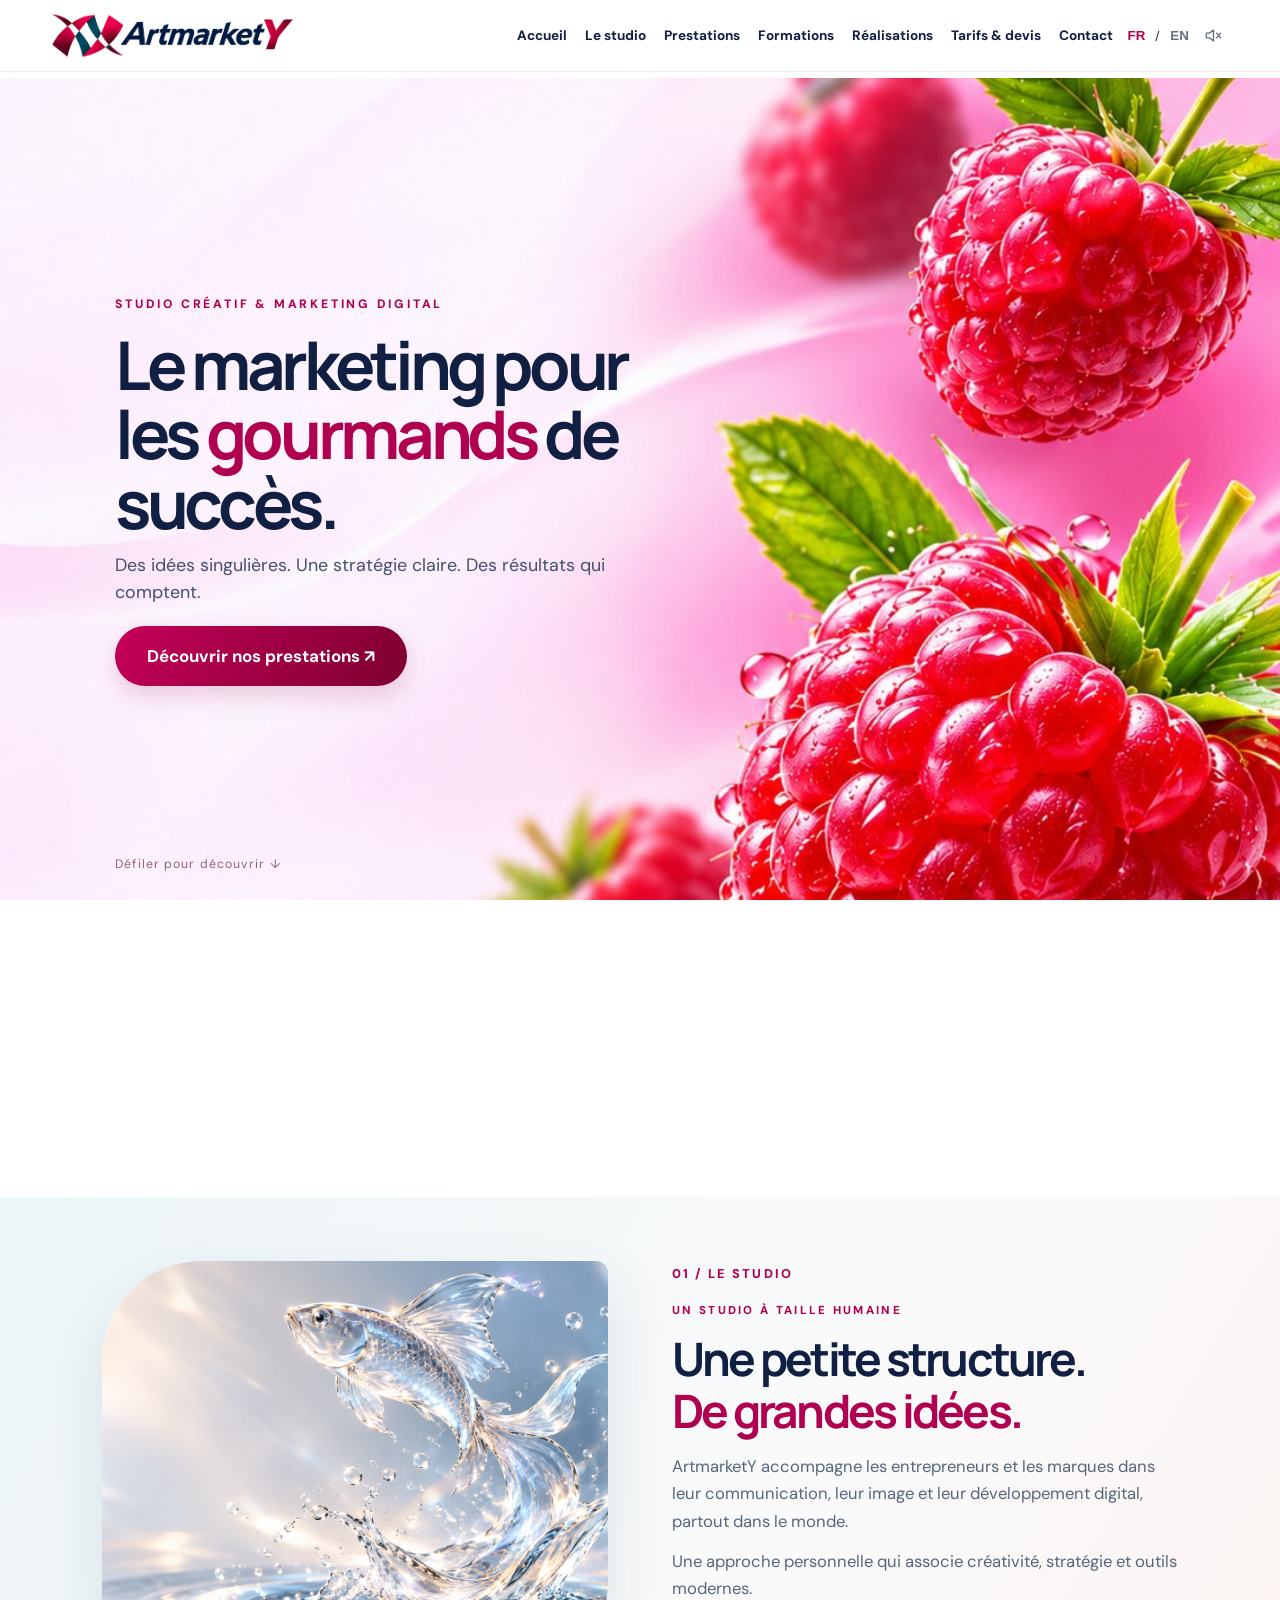
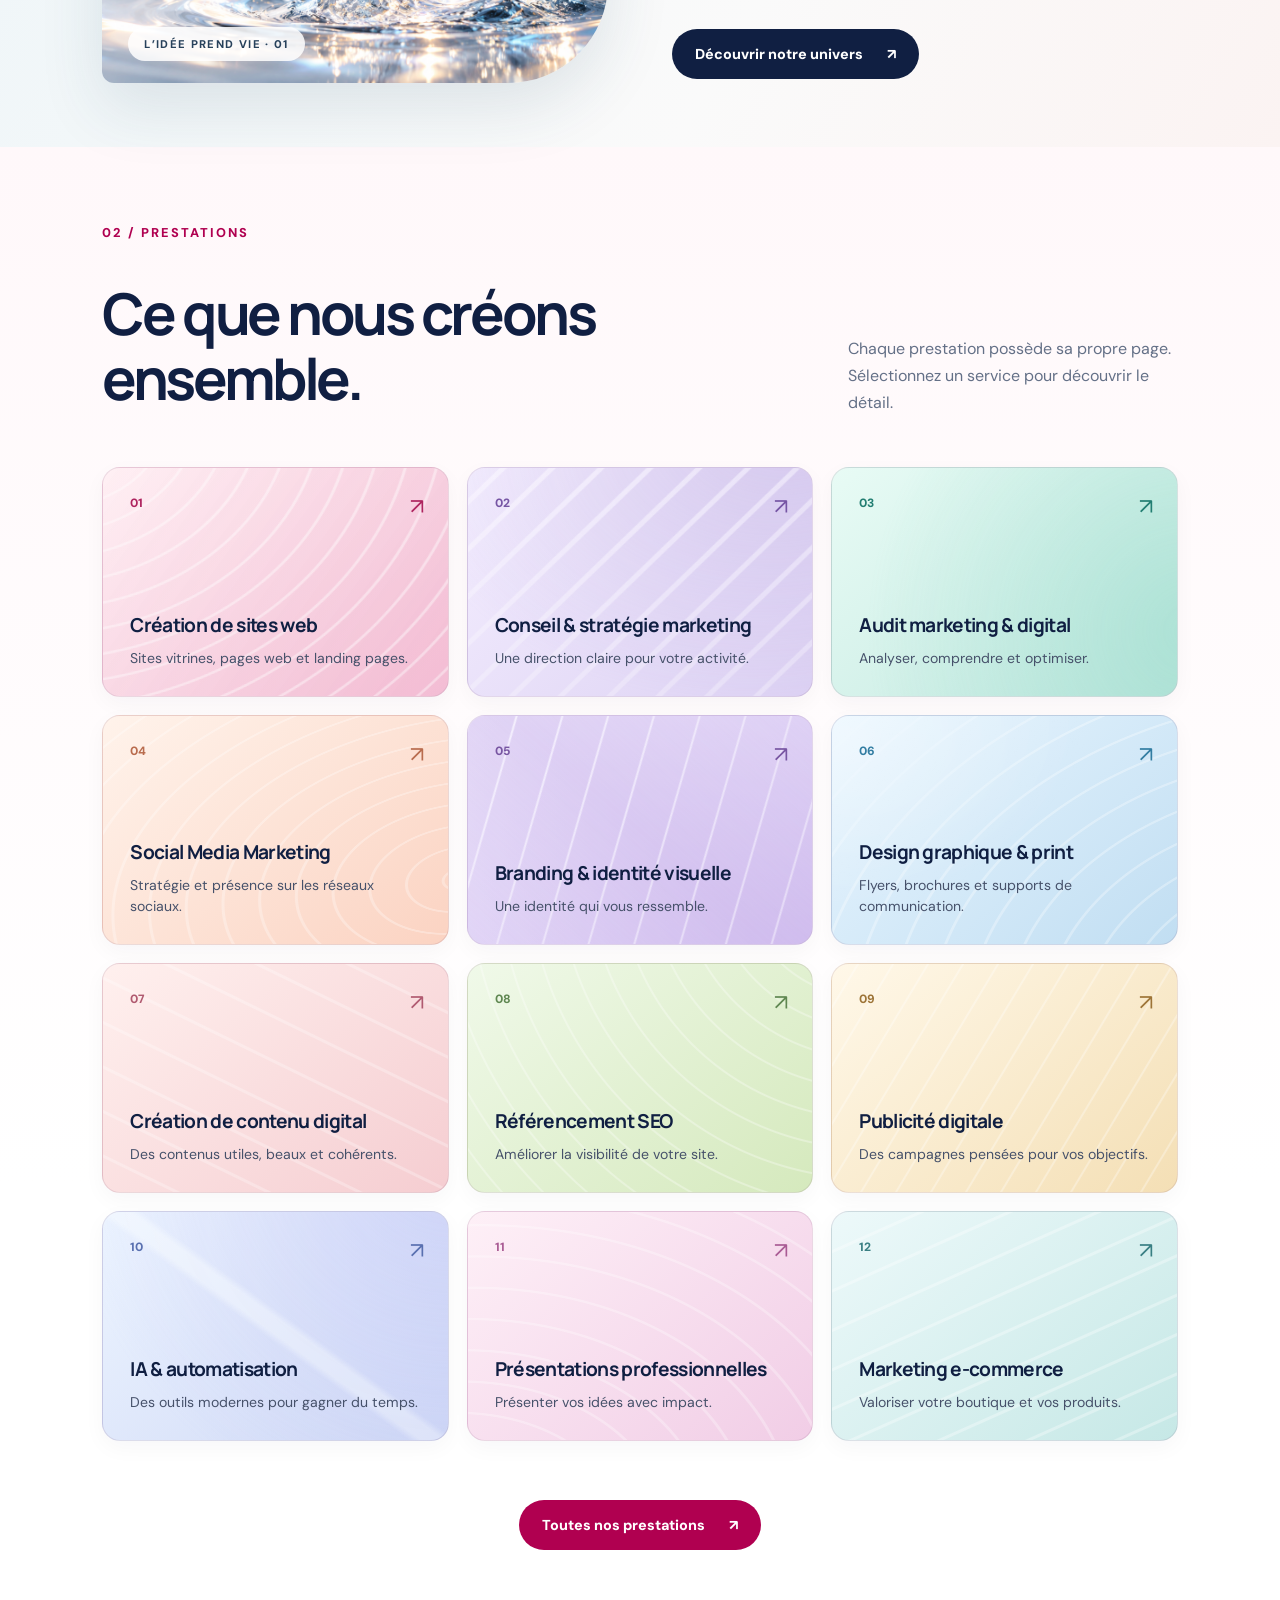
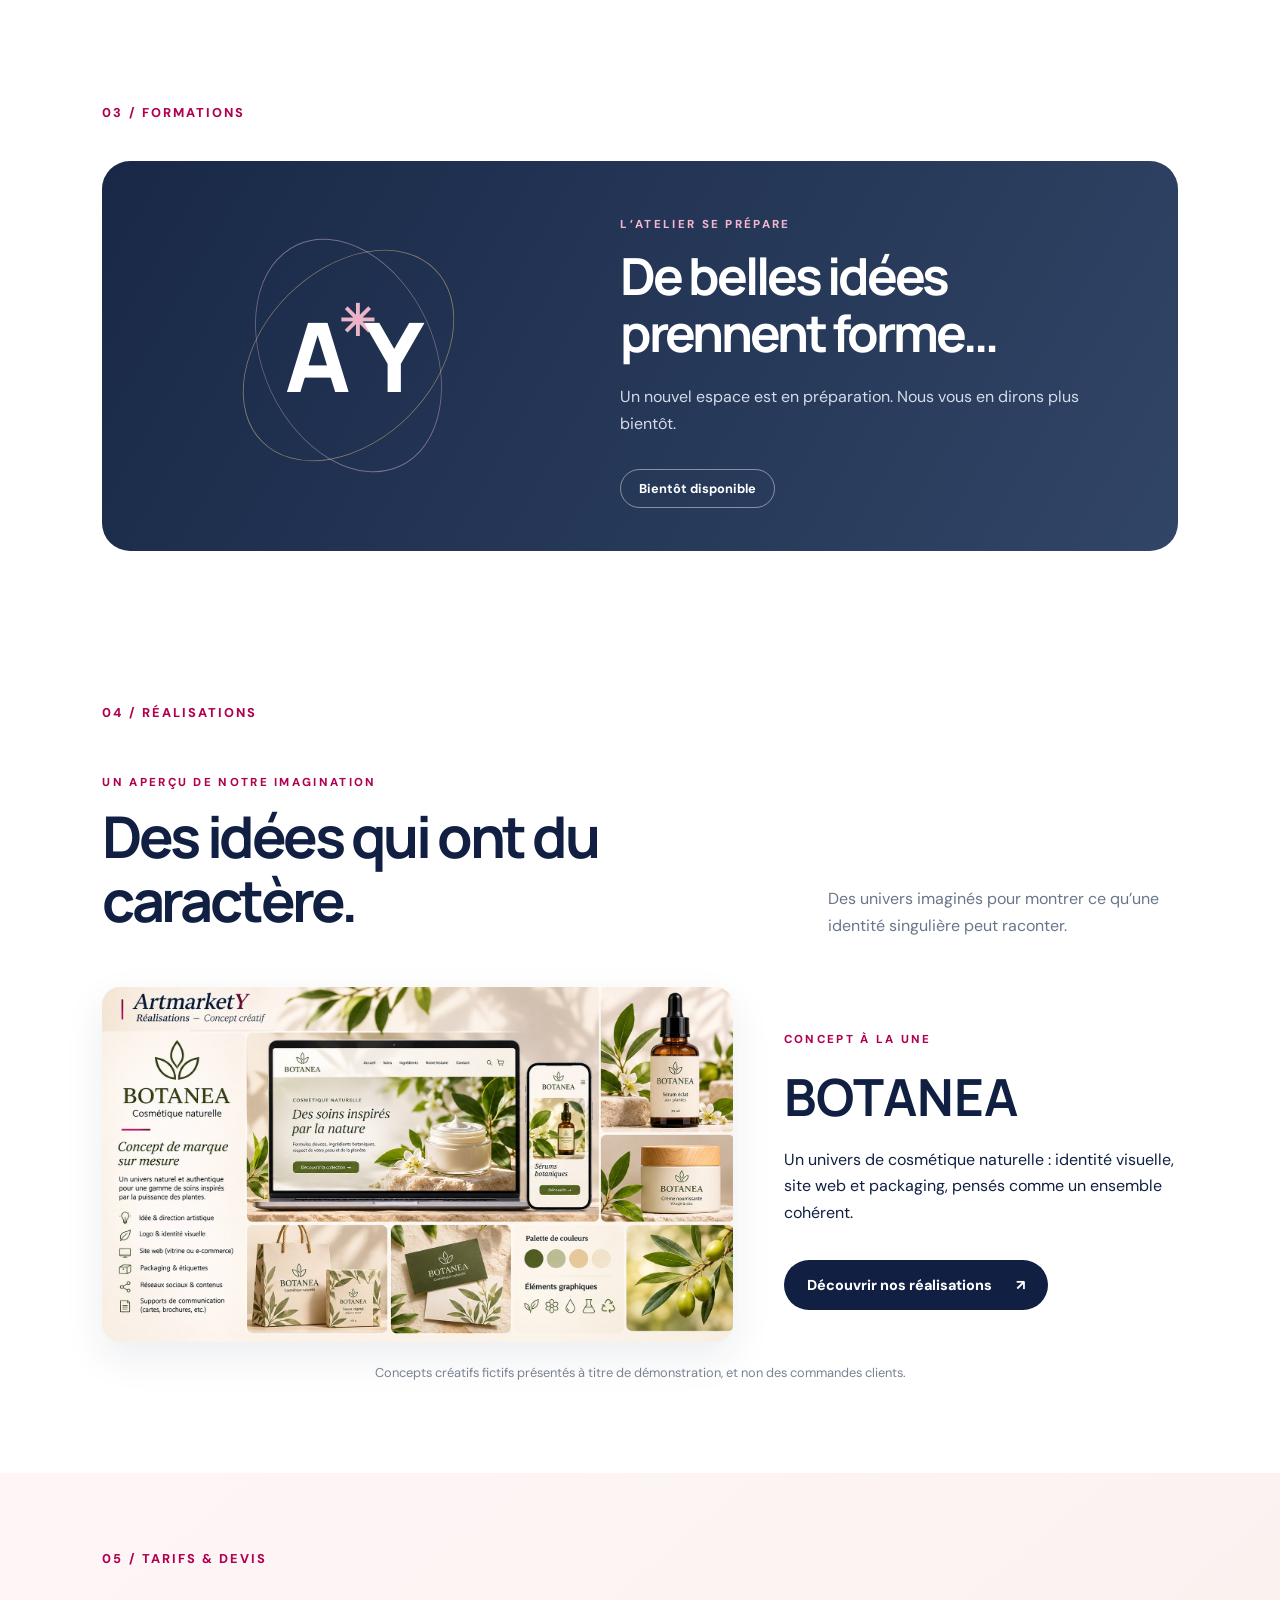
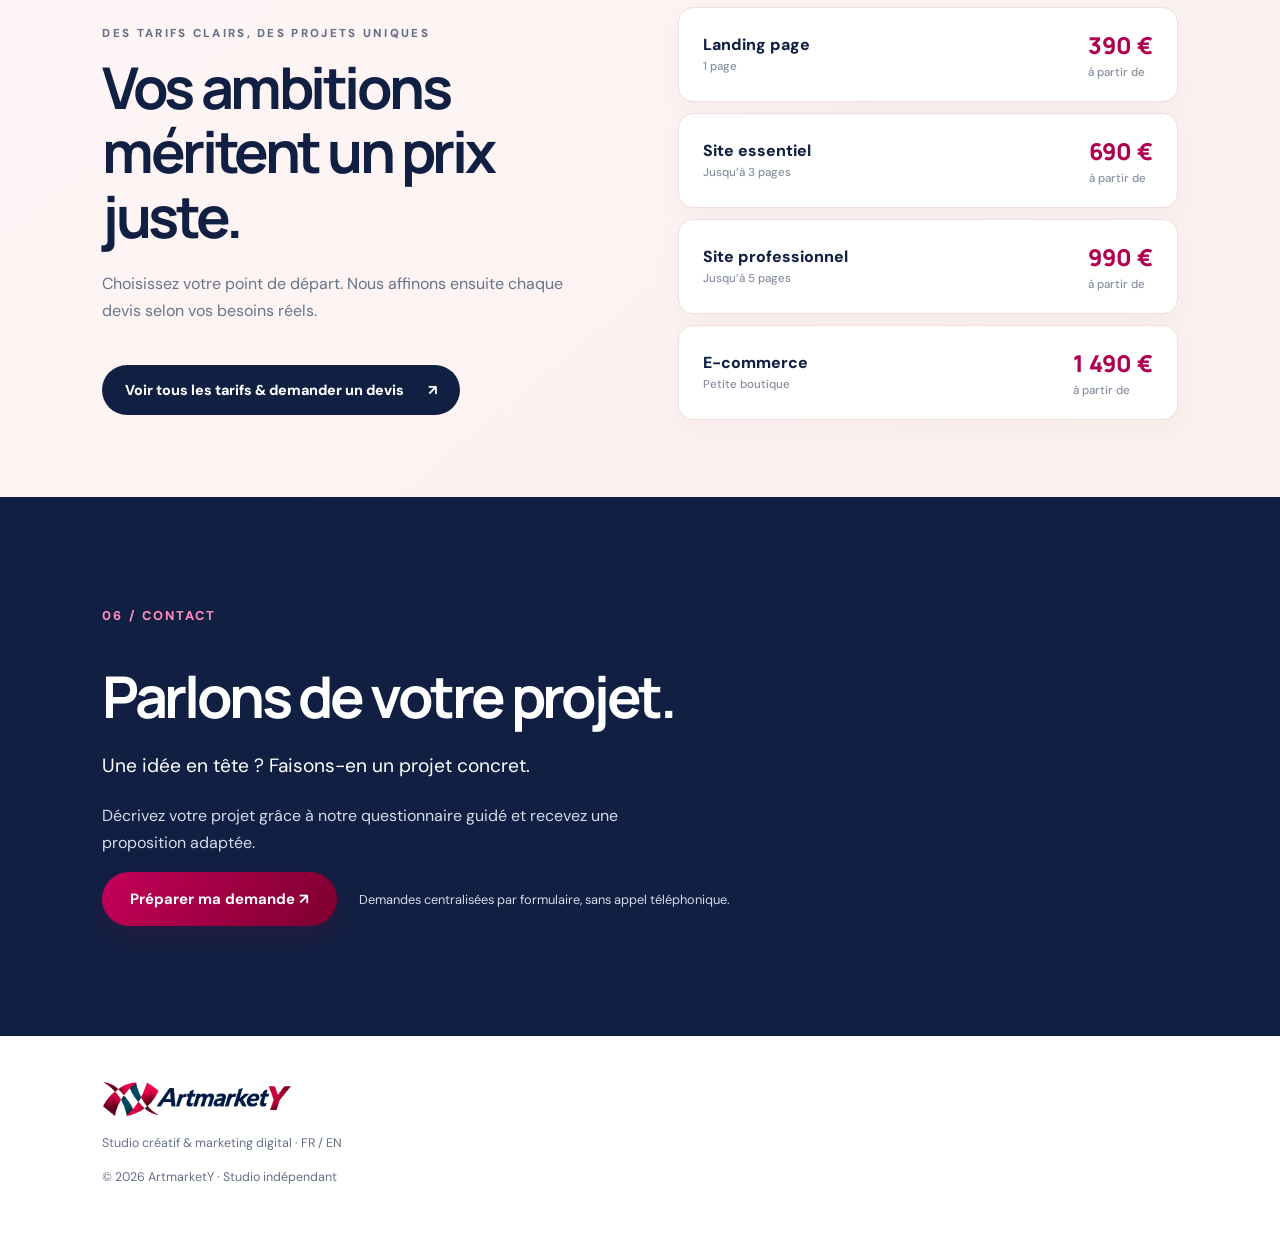
==== index.html @ 09da07f4 "Add files via upload" ====
<!DOCTYPE html>

<html lang="fr"><head><meta charset="utf-8"/><meta content="width=device-width,initial-scale=1" name="viewport"/><meta content="#a90049" name="theme-color"/><meta content="ArtmarketY, studio créatif et marketing digital : création web, identité visuelle, stratégie, réseaux sociaux et formations en ligne." name="description"/><title>ArtmarketY — Studio créatif &amp; marketing digital</title><link href="style.css?v=20261120-2" rel="stylesheet"/><link href="home-layout.css?v=2-20261120-2" rel="stylesheet"/><meta content="website" property="og:type"/><meta content="ArtmarketY" property="og:site_name"/><meta content="ArtmarketY — Studio créatif &amp; marketing digital" property="og:title"/><meta content="Le marketing pour les gourmands de succès. Création web, identité visuelle et stratégie digitale sur mesure." property="og:description"/><meta content="https://yanafrance.github.io/artmarkety/" property="og:url"/><meta content="https://yanafrance.github.io/artmarkety/artmarkety-preview.jpg" property="og:image"/><meta content="1200" property="og:image:width"/><meta content="630" property="og:image:height"/><meta content="ArtmarketY — Le marketing pour les gourmands de succès." property="og:image:alt"/><meta content="summary_large_image" name="twitter:card"/><meta content="ArtmarketY — Studio créatif &amp; marketing digital" name="twitter:title"/><meta content="Le marketing pour les gourmands de succès." name="twitter:description"/><meta content="https://yanafrance.github.io/artmarkety/artmarkety-preview.jpg" name="twitter:image"/></head><body>
<header class="site-header"><a aria-label="ArtmarketY accueil" class="brand" href="#accueil"><img alt="ArtmarketY" class="brand-logo" height="109" src="artmarkety-logo.png" width="340"/></a><button aria-expanded="false" aria-label="Ouvrir le menu" class="menu-toggle">☰</button><nav aria-label="Navigation principale" class="nav"><a data-i18n="home" href="#accueil">Accueil</a><a data-i18n="about" href="studio.html">Le studio</a><a data-i18n="services" href="prestations.html">Prestations</a><a data-i18n="training" href="#formations">Formations</a><a data-i18n="portfolio" href="realisations.html">Réalisations</a><a data-i18n="pricing" href="tarifs.html">Tarifs &amp; devis</a><a data-i18n="contact" href="contact.html">Contact</a></nav><div class="lang"><button class="selected" data-lang="fr">FR</button><span>/</span><button data-lang="en">EN</button></div></header>
<main id="app"><div class="hero-scroll-stage" id="accueil"><section class="hero"><div aria-hidden="true" class="hero-art"></div><div class="hero-content"><p class="eyebrow" data-i18n="eyebrow">STUDIO CRÉATIF &amp; MARKETING DIGITAL</p><h1 data-i18n-html="heroTitle">Le marketing pour les <em>gourmands</em> de succès.</h1><p class="hero-sub" data-i18n="heroSub">Des idées singulières. Une stratégie claire. Des résultats qui comptent.</p><a class="btn btn-main" data-i18n="discover" href="prestations.html">Découvrir nos prestations <span aria-hidden="true">↗</span></a></div><div class="scroll-cue" data-i18n="scroll">Défiler pour découvrir ↓</div></section></div>
<section class="section intro studio-feature reveal" id="studio"><div class="studio-shell"><div class="studio-visual"><img alt="Poisson de cristal jaillissant de l’eau" loading="lazy" src="studio-crystal-fish.png"/><span class="visual-tag">L’IDÉE PREND VIE · 01</span></div><div class="studio-copy"><div class="section-label">01 / <span data-i18n="about">Le studio</span></div><p class="overline">UN STUDIO À TAILLE HUMAINE</p><h2 data-i18n-html="introTitle">Une petite structure.<br/><em>De grandes idées.</em></h2><p data-i18n="introBody">ArtmarketY accompagne les entrepreneurs et les marques dans leur communication, leur image et leur développement digital, partout dans le monde.</p><p data-i18n="introBody2">Une approche personnelle qui associe créativité, stratégie et outils modernes.</p><a class="home-pill" data-home-en="Explore our studio" data-home-fr="Découvrir notre univers" href="studio.html">Découvrir notre univers <span aria-hidden="true">↗</span></a></div></div></section>
<section class="section services-section" id="prestations"><div class="section-label">02 / <span data-i18n="services">Prestations</span></div><div class="section-heading reveal"><h2 data-i18n="servicesTitle">Ce que nous créons ensemble.</h2><p data-i18n="servicesLead">Chaque prestation possède sa propre page. Sélectionnez un service pour découvrir le détail.</p></div><div class="service-grid" id="service-grid"></div><div class="services-bottom"><a class="home-pill" data-home-en="All our services" data-home-fr="Toutes nos prestations" href="prestations.html">Toutes nos prestations <span aria-hidden="true">↗</span></a></div></section>
<section class="section split-section reveal" id="formations"><div class="section-label">03 / <span data-i18n="training">Formations</span></div><div class="formation-panel"><div class="formation-mark"><span class="formation-orbit orbit-one"></span><span class="formation-orbit orbit-two"></span><span class="formation-center">A<span>✳</span>Y</span></div><div class="formation-copy"><p class="overline" data-home-en="SOMETHING IS TAKING SHAPE" data-home-fr="L’ATELIER SE PRÉPARE">L’ATELIER SE PRÉPARE</p><h2 data-home-en="Great ideas are taking shape…" data-home-fr="De belles idées prennent forme…">De belles idées prennent forme…</h2><p data-home-en="A new space is in the making. More details coming soon." data-home-fr="Un nouvel espace est en préparation. Nous vous en dirons plus bientôt.">Un nouvel espace est en préparation. Nous vous en dirons plus bientôt.</p><span class="coming-chip" data-home-en="Coming soon" data-home-fr="Bientôt disponible">Bientôt disponible</span></div></div></section>
<section class="section reveal" id="realisations"><div class="section-label">04 / <span data-i18n="portfolio">Réalisations</span></div><div class="portfolio-head"><div><p class="overline" data-home-en="A GLIMPSE OF OUR IMAGINATION" data-home-fr="UN APERÇU DE NOTRE IMAGINATION">UN APERÇU DE NOTRE IMAGINATION</p><h2 data-home-en="Ideas with personality." data-home-fr="Des idées qui ont du caractère.">Des idées qui ont du caractère.</h2></div><p data-home-en="Imagined brand worlds showing how distinctive design tells a story." data-home-fr="Des univers imaginés pour montrer ce qu’une identité singulière peut raconter.">Des univers imaginés pour montrer ce qu’une identité singulière peut raconter.</p></div><div class="featured-concept"><a class="featured-image" href="realisations.html"><img src="realisations-images/concept-01.jpg" alt="BOTANEA — identité visuelle, site web et packaging" loading="lazy"></a><div class="featured-copy"><p class="overline" data-home-fr="CONCEPT À LA UNE" data-home-en="FEATURED CONCEPT">CONCEPT À LA UNE</p><h3>BOTANEA</h3><p data-home-fr="Un univers de cosmétique naturelle : identité visuelle, site web et packaging, pensés comme un ensemble cohérent." data-home-en="A natural cosmetics brand world: visual identity, website and packaging designed as a cohesive whole.">Un univers de cosmétique naturelle : identité visuelle, site web et packaging, pensés comme un ensemble cohérent.</p><a class="home-pill" href="realisations.html" data-home-fr="Découvrir nos réalisations" data-home-en="Explore our portfolio">Découvrir nos réalisations <span aria-hidden="true">↗</span></a></div></div><p class="portfolio-disclaimer" data-home-en="Fictional creative concepts for demonstration only, not client commissions." data-home-fr="Concepts créatifs fictifs présentés à titre de démonstration, et non des commandes clients.">Concepts créatifs fictifs présentés à titre de démonstration, et non des commandes clients.</p></section>
<section class="section pricing-section reveal" id="tarifs"><div class="section-label">05 / <span data-i18n="pricing">Tarifs &amp; devis</span></div><div class="price-layout"><div><p class="overline" data-home-en="CLEAR PRICING, UNIQUE PROJECTS" data-home-fr="DES TARIFS CLAIRS, DES PROJETS UNIQUES">DES TARIFS CLAIRS, DES PROJETS UNIQUES</p><h2 data-home-en="Your ambitions deserve fair pricing." data-home-fr="Vos ambitions méritent un prix juste.">Vos ambitions méritent un prix juste.</h2><p data-home-en="Choose your starting point. We then tailor each quote to your actual needs." data-home-fr="Choisissez votre point de départ. Nous affinons ensuite chaque devis selon vos besoins réels.">Choisissez votre point de départ. Nous affinons ensuite chaque devis selon vos besoins réels.</p><a class="home-pill" data-home-en="View prices &amp; request a quote" data-home-fr="Voir tous les tarifs &amp; demander un devis" href="tarifs.html">Voir tous les tarifs &amp; demander un devis <span aria-hidden="true">↗</span></a></div><div class="price-stack"><a class="price-line" href="tarifs.html"><span>Landing page <small>1 page</small></span><strong>390 € <small>à partir de</small></strong></a><a class="price-line" href="tarifs.html"><span>Site essentiel <small>Jusqu’à 3 pages</small></span><strong>690 € <small>à partir de</small></strong></a><a class="price-line" href="tarifs.html"><span>Site professionnel <small>Jusqu’à 5 pages</small></span><strong>990 € <small>à partir de</small></strong></a><a class="price-line" href="tarifs.html"><span>E-commerce <small>Petite boutique</small></span><strong>1 490 € <small>à partir de</small></strong></a></div></div></section>
<section class="section contact-section reveal" id="contact"><div class="section-label">06 / <span data-i18n="contact">Contact</span></div><h2 data-i18n="contactTitle">Parlons de votre projet.</h2><p class="contact-promise" data-home-en="Have an idea? Let’s turn it into a real project." data-home-fr="Une idée en tête ? Faisons-en un projet concret.">Une idée en tête ? Faisons-en un projet concret.</p><p data-i18n="contactText">Décrivez votre projet grâce à notre questionnaire guidé et recevez une proposition adaptée.</p><div class="contact-actions"><a class="btn btn-main" data-i18n="contactButton" id="contact-button" href="contact.html">Préparer ma demande ↗</a><span class="muted small" data-i18n="contactNote">Demandes centralisées par formulaire, sans appel téléphonique.</span></div></section></main>
<footer><a aria-label="ArtmarketY — accueil" class="footer-brand" href="#accueil"><img alt="ArtmarketY" height="109" loading="lazy" src="artmarkety-logo.png" width="340"/></a><p>Studio créatif &amp; marketing digital · FR / EN</p><p>© <span id="year"></span> ArtmarketY · <span data-i18n="demo">Studio indépendant</span></p></footer><script src="script.js?v=20261124"></script><script src="service-effects.js?v=20261124-sound2"></script><script src="home-refresh.js?v=20261120-2"></script><script src="button-sounds.js?v=20261124-sound2" defer></script></body></html>
---- style.css ----
@import url('https://fonts.googleapis.com/css2?family=DM+Sans:wght@400;500;600;700&family=Manrope:wght@400;500;600;700;800&display=swap');
:root{--rasp:#b00050;--berry:#7b002f;--pink:#f5d9e5;--gold:#d5a23d;--navy:#101f42;--muted:#647087;--cream:#fffaf8;--line:#e8e5e8}*{box-sizing:border-box}html{scroll-behavior:smooth;scroll-padding-top:86px}body{margin:0;font-family:'DM Sans',sans-serif;color:var(--navy);background:#fff}h1,h2,h3,.brand{font-family:Manrope,sans-serif}h2{font-size:clamp(2rem,4.5vw,4.2rem);letter-spacing:-.06em;line-height:1.12;margin:0 0 22px}p{line-height:1.7}.site-header{position:sticky;top:0;z-index:100;display:flex;align-items:center;gap:26px;min-height:78px;padding:12px clamp(20px,4vw,65px);background:rgba(255,255,255,.94);backdrop-filter:blur(15px);border-bottom:1px solid #f1edf0}.brand{display:flex;align-items:center;gap:10px;text-decoration:none;color:var(--navy);font-size:clamp(1.15rem,2vw,1.7rem);font-weight:800;letter-spacing:-.07em;white-space:nowrap}.symbol{display:inline-block;font-size:1.8rem;color:var(--rasp);transform:rotate(-25deg)}.symbol i{color:#08748a;font-style:normal}.gold{background:linear-gradient(130deg,#9e6b15,#f7dc8d 40%,#ba8124 72%,#f6ce6e);-webkit-background-clip:text;background-clip:text;color:transparent}.nav{display:flex;gap:clamp(10px,1.4vw,25px);align-items:center;margin-left:auto}.nav a{color:var(--navy);text-decoration:none;font-size:.85rem;font-weight:700;white-space:nowrap}.nav a:hover,.text-link:hover{color:var(--rasp)}.lang{display:flex;gap:7px;align-items:center;font-size:.75rem}.lang button{background:none;border:0;padding:7px 3px;cursor:pointer;font-weight:800;color:var(--muted)}.lang button.selected{color:var(--rasp)}.menu-toggle{display:none;border:0;background:transparent;font-size:1.6rem;color:var(--navy);cursor:pointer}.hero{position:relative;min-height:min(800px,calc(100svh - 78px));display:flex;align-items:center;overflow:hidden;background:radial-gradient(circle at 76% 52%,#ffd9e4 0,#fff2f5 23%,transparent 51%),linear-gradient(125deg,#fff 40%,#fff6f8)}.hero:after{content:'';position:absolute;right:-12%;bottom:-34%;height:65%;width:85%;border-radius:50%;border:2px solid rgba(176,0,80,.09);transform:rotate(-14deg)}.hero-content{position:relative;z-index:2;max-width:880px;padding:90px clamp(25px,9vw,150px)}.eyebrow{color:var(--rasp);font-size:.76rem;font-weight:800;letter-spacing:.23em}.hero h1{font-size:clamp(3.1rem,7.5vw,7.4rem);letter-spacing:-.085em;line-height:1.04;margin:25px 0 24px;max-width:850px}.hero h1 em,.intro h2 em{font-style:normal;color:var(--rasp)}.hero-sub{max-width:510px;color:#44516a;font-size:clamp(1rem,1.8vw,1.22rem);margin-bottom:35px}.btn{display:inline-flex;justify-content:center;align-items:center;gap:20px;border:0;border-radius:999px;text-decoration:none;padding:17px 28px;font:700 .93rem 'DM Sans',sans-serif;cursor:pointer}.btn-main{background:linear-gradient(120deg,#c50059,#7d002f);color:white;box-shadow:0 10px 25px rgba(157,0,65,.17)}.btn:hover{transform:translateY(-2px)}.hero-art{position:absolute;inset:0;pointer-events:none}.berry{position:absolute;border-radius:48%;filter:drop-shadow(18px 25px 30px rgba(112,0,49,.18));background:radial-gradient(circle at 35% 25%,#ff83a6 0,#e80058 20%,#99003a 60%,#570020 100%)}.berry:before{content:'';position:absolute;inset:8%;border-radius:50%;background:radial-gradient(circle at 22% 22%,rgba(255,255,255,.8),transparent 12%),repeating-radial-gradient(circle at 45% 45%,transparent 0 18px,rgba(81,0,31,.17) 19px 22px)}.berry-a{width:290px;height:290px;right:6%;top:17%;transform:rotate(22deg)}.berry-b{width:160px;height:160px;right:25%;top:46%}.berry-c{width:120px;height:120px;right:1%;top:67%}.berry-d{width:76px;height:76px;right:35%;top:16%}.scroll-cue{position:absolute;z-index:3;bottom:28px;left:clamp(25px,9vw,150px);font-size:.77rem;color:#8e6475;letter-spacing:.09em}.section{padding:110px clamp(25px,8vw,135px)}.section-label{color:var(--rasp);font-size:.8rem;font-weight:800;text-transform:uppercase;letter-spacing:.16em;margin-bottom:40px}.intro-grid{display:grid;grid-template-columns:1.1fr .9fr;gap:9vw;align-items:start}.intro-grid p{font-size:1.1rem;color:#49536a}.services-section{background:#fbf8f9}.section-heading{display:flex;justify-content:space-between;gap:40px;align-items:end;margin-bottom:35px}.section-heading h2{max-width:630px}.section-heading p{max-width:330px;color:var(--muted)}.service-grid{display:grid;grid-template-columns:repeat(3,minmax(0,1fr));gap:15px}.service-card{min-height:225px;background:#fff;border:1px solid var(--line);padding:27px;display:flex;flex-direction:column;text-decoration:none;color:var(--navy);position:relative;transition:transform .3s,border-color .3s}.service-card:hover{transform:translateY(-5px);border-color:#dc9cb7}.service-card .number{color:var(--rasp);font-size:.75rem;font-weight:800}.service-card h3{font-size:1.26rem;letter-spacing:-.035em;margin:auto 0 10px}.service-card p{color:var(--muted);font-size:.88rem;margin:0;line-height:1.5}.service-card .arrow{position:absolute;right:24px;top:24px;font-size:1.4rem;color:var(--rasp)}.split{display:grid;grid-template-columns:1fr 1fr;gap:8vw;align-items:center}.accent-visual{min-height:390px;background:radial-gradient(circle at 70% 20%,#e9689e,transparent 35%),linear-gradient(135deg,#67002a,#cb005c);border-radius:3px;display:flex;align-items:center;justify-content:center;color:white;font:800 clamp(2.3rem,5vw,5.8rem)/1.05 Manrope,sans-serif;letter-spacing:-.06em}.split p,.pricing-section p,.contact-section p{max-width:600px;color:var(--muted)}.text-link{display:inline-block;color:var(--rasp);font-weight:800;text-decoration:none;margin-top:25px}.placeholder-grid{display:grid;grid-template-columns:repeat(3,1fr);gap:15px;margin-top:45px}.placeholder-grid div{height:250px;background:linear-gradient(145deg,#fff2f6,#f5dce7);display:flex;align-items:end;justify-content:space-between;padding:24px;color:var(--berry);font-weight:800;letter-spacing:.15em}.placeholder-grid div:nth-child(2){background:linear-gradient(145deg,#e7eef5,#f4f0f6)}.placeholder-grid div:nth-child(3){background:linear-gradient(145deg,#fff3e1,#f5dfe8)}.placeholder-grid span{opacity:.5}.pricing-section{background:#fff8f9}.contact-section{background:#101f42;color:#fff}.contact-section .section-label{color:#ff8dbb}.contact-section p,.contact-section .muted{color:#d5dbea}.contact-actions{display:flex;gap:22px;align-items:center;flex-wrap:wrap}.small{font-size:.8rem}.contact-form{margin-top:35px;max-width:540px}.contact-form label{display:block;margin:15px 0;font-size:.9rem}.contact-form input,.contact-form textarea{display:block;margin-top:7px;width:100%;padding:13px;border:1px solid #b7bfd0;border-radius:4px;font:inherit}footer{padding:45px clamp(25px,8vw,135px);background:#fff;color:var(--muted);font-size:.78rem}footer .footer-brand{font:800 1.6rem Manrope,sans-serif;color:var(--navy);text-decoration:none;letter-spacing:-.06em}.reveal{opacity:0;transform:translateY(42px);transition:opacity .8s ease,transform .8s ease}.reveal.visible{opacity:1;transform:none}.detail-hero{min-height:58svh;background:linear-gradient(130deg,#fff 42%,#fce4ed);display:flex;align-items:center;padding:80px clamp(25px,8vw,135px);position:relative;overflow:hidden}.detail-hero:after{content:'';width:38vw;height:38vw;position:absolute;right:-10vw;top:8%;border-radius:50%;background:radial-gradient(circle at 32% 30%,#fa76aa,#ba004f 55%,#690027);opacity:.9}.detail-hero>div{position:relative;z-index:1;max-width:850px}.detail-hero h1{font-size:clamp(3.2rem,7vw,7rem);letter-spacing:-.075em;line-height:1.05;margin:20px 0}.detail-hero p{max-width:550px;color:#536078}.detail-content{max-width:940px}.detail-content h2{font-size:clamp(1.9rem,3.5vw,3.4rem)}.detail-content p{font-size:1.12rem;color:#536078}.back-link{color:var(--rasp);text-decoration:none;font-weight:800}.detail-cta{margin-top:35px}@media(max-width:1100px){.site-header{gap:12px}.nav{gap:12px}.nav a{font-size:.75rem}.brand{font-size:1.2rem}}@media(max-width:850px){.site-header{min-height:70px}.menu-toggle{display:block;margin-left:auto}.nav{display:none;position:absolute;top:70px;left:0;right:0;background:#fff;box-shadow:0 15px 20px #101f4215;padding:22px;flex-direction:column;align-items:stretch;gap:20px}.nav.open{display:flex}.nav a{font-size:1rem}.lang{margin-left:10px}.hero{min-height:calc(92svh - 70px)}.hero-content{padding:100px 25px 130px}.hero h1{font-size:clamp(3.3rem,11vw,5.4rem)}.hero-art{opacity:.36}.berry-a{right:-100px;top:12%}.berry-b{right:12%;top:55%}.intro-grid,.split{grid-template-columns:1fr;gap:25px}.section{padding:75px 25px}.section-heading{display:block}.service-grid{grid-template-columns:repeat(2,1fr)}.placeholder-grid div{height:170px}.scroll-cue{left:25px}}@media(max-width:570px){.brand{font-size:1.14rem}.symbol{font-size:1.4rem}.hero h1{font-size:clamp(3rem,12.8vw,4.3rem)}.hero-content{padding-top:85px}.service-grid{grid-template-columns:1fr}.service-card{min-height:180px}.placeholder-grid{grid-template-columns:1fr}.placeholder-grid div{height:140px}.accent-visual{min-height:290px}.section-label{margin-bottom:25px}.detail-hero:after{width:65vw;height:65vw;right:-30vw;opacity:.35}.contact-actions{align-items:flex-start;flex-direction:column}}@media(prefers-reduced-motion:reduce){html{scroll-behavior:auto}.reveal{opacity:1;transform:none;transition:none}.btn,.service-card{transition:none}}

/* ArtmarketY: separate raspberry photo behind a scrolling text mask */
.hero-scroll-stage{position:relative;height:175svh;isolation:isolate}
.hero-scroll-stage .hero{position:sticky;top:78px;height:calc(100svh - 78px);min-height:0;overflow:hidden;background:#fff6fa}
.hero-scroll-stage .hero-art{position:absolute;inset:0;background-image:url('raspberries-hero.jpg');background-size:cover;background-position:center center;opacity:1;transform:none}
.hero-scroll-stage .hero::after{display:none}
.hero-scroll-stage .hero-content{will-change:transform,opacity;transform:translate3d(0,calc(var(--hero-progress,0) * -65vh),0);opacity:calc(1 - var(--hero-progress,0) * 1.45)}
.hero-scroll-stage .scroll-cue{opacity:calc(1 - var(--hero-progress,0) * 3)}
.hero-scroll-stage + .section{position:relative;z-index:2;background:#fff}
@media(max-width:850px){.hero-scroll-stage .hero{top:70px;height:calc(100svh - 70px)}.hero-scroll-stage .hero-art{opacity:1;background-position:59% center}.hero-scroll-stage .hero-content{padding-bottom:110px}.hero-scroll-stage .hero-content h1{max-width:640px}}
@media(max-width:570px){.hero-scroll-stage .hero-art{background-position:60% center}.hero-scroll-stage .hero-content{padding-top:78px}}
@media(prefers-reduced-motion:reduce){.hero-scroll-stage .hero-content{transform:none;opacity:1}.hero-scroll-stage .scroll-cue{opacity:1}}

/* ArtmarketY approved horizontal brandmark */
.brand-logo{display:block;width:clamp(170px,19vw,255px);height:auto;max-height:62px;object-fit:contain;object-position:left center}
@media(max-width:570px){.brand-logo{width:clamp(158px,43vw,205px);max-height:54px}}

/* Header sizing fix v3 — mobile: logo + menu + language in one row */
.site-header{min-height:72px;gap:12px}
.site-header .brand{flex:0 1 auto;min-width:0;max-width:260px}
.site-header .brand-logo{display:block;width:clamp(175px,19vw,255px);height:auto;max-height:55px;object-fit:contain;object-position:left center}
@media(max-width:850px){
 .site-header{height:68px;min-height:68px;padding:8px 16px;gap:10px;flex-wrap:nowrap}
 .site-header .brand{flex:0 1 auto;max-width:min(48vw,200px);min-width:0;margin-right:auto}
 .site-header .brand-logo{width:100%;max-width:200px;height:auto;max-height:48px;object-fit:contain}
 .site-header .menu-toggle{flex:0 0 auto;margin-left:0;padding:4px;font-size:1.45rem;line-height:1}
 .site-header .lang{display:flex;flex:0 0 auto;margin-left:0;gap:3px;font-size:.72rem}
 .site-header .lang button{padding:5px 2px}
 .site-header .nav{top:68px}
 .hero-scroll-stage .hero{top:68px;height:calc(100svh - 68px)}
}
@media(max-width:390px){.site-header{padding-inline:12px;gap:8px}.site-header .brand{max-width:47vw}.site-header .brand-logo{max-height:42px}.site-header .lang{font-size:.68rem}}

/* v4: desktop hero transition — no prolonged empty raspberry panel */
@media (min-width:851px){
  .hero-scroll-stage{height:150svh}
  .hero-scroll-stage .hero-content{
    transform:translate3d(0,calc(var(--hero-progress,0) * -100vh),0);
    opacity:clamp(0,calc(1 - var(--hero-progress,0) * 3),1);
  }
  .hero-scroll-stage + .section{margin-top:-25svh}
  .hero-scroll-stage .btn-main{padding:21px 36px;font-size:1.08rem;gap:22px}
}
@media (min-width:851px) and (prefers-reduced-motion:reduce){
  .hero-scroll-stage .hero-content{transform:none;opacity:1}
}

/* v5 — compact desktop hero, readable mobile copy, footer logo */
footer .footer-brand{display:inline-flex;align-items:center;max-width:190px;line-height:1}
footer .footer-brand img{display:block;width:100%;height:auto;max-height:56px;object-fit:contain;object-position:left center}
@media (min-width:851px){
  .hero-scroll-stage .hero-content{padding-top:30px;padding-bottom:28px;max-width:770px}
  .hero-scroll-stage .hero h1{font-size:clamp(3rem,5.25vw,5.65rem);line-height:1.035;margin:15px 0 14px;letter-spacing:-.065em}
  .hero-scroll-stage .hero-sub{margin:0 0 20px;font-size:clamp(.98rem,1.45vw,1.12rem);line-height:1.5}
  .hero-scroll-stage .eyebrow{margin:0}
  .hero-scroll-stage .btn-main{padding:19px 32px;font-size:1.06rem}
}
@media (max-width:850px){
  .hero-scroll-stage .hero-sub{position:relative;display:table;max-width:min(95%,520px);padding:8px 12px;margin-left:-12px;border-radius:12px;background:rgba(255,249,252,.80);color:#25314c;line-height:1.52;box-decoration-break:clone;-webkit-box-decoration-break:clone}
  footer .footer-brand{max-width:155px}
}
@media (max-width:570px){
  .hero-scroll-stage .hero-sub{font-size:1rem;max-width:calc(100% + 4px)}
  .hero-scroll-stage .scroll-cue{color:#70364e;text-shadow:0 1px 3px rgba(255,255,255,.85)}
}

/* Accueil editorial refresh — scoped, existing hero and effects preserved */
.studio-feature{padding-top:85px;padding-bottom:85px;background:linear-gradient(125deg,#edf5f8 0%,#f8fbfc 55%,#f8f1f0 100%)!important}.studio-shell{display:grid;grid-template-columns:1.06fr .94fr;align-items:center;gap:clamp(30px,6vw,100px);max-width:1450px;margin:auto}.studio-visual{position:relative;min-height:490px;overflow:hidden;border-radius:160px 12px 160px 12px;box-shadow:0 30px 80px #214a651a}.studio-visual img{width:100%;height:100%;position:absolute;inset:0;object-fit:cover;object-position:58% center}.visual-tag{position:absolute;bottom:22px;left:26px;color:#27415b;background:#ffffffd9;border-radius:100px;padding:10px 16px;font-size:.7rem;letter-spacing:.12em;font-weight:800}.studio-copy .section-label{margin-bottom:40px}.studio-copy h2 em{color:var(--rasp);font-style:normal}.studio-copy p:not(.overline){color:#56677c;font-size:1.04rem}.overline{color:var(--rasp);font-size:.72rem;letter-spacing:.2em;font-weight:800;text-transform:uppercase}.home-pill{display:inline-flex;align-items:center;gap:24px;margin-top:24px;border-radius:100px;background:var(--navy);color:white;text-decoration:none;padding:16px 23px;font-size:.9rem;font-weight:800;transition:transform .2s,background .2s}.home-pill:hover{background:var(--rasp);transform:translateY(-3px)}.services-section{background:linear-gradient(180deg,#fff8fa,#fff 70%)}.services-bottom,.portfolio-bottom{text-align:center;margin-top:35px}.services-bottom .home-pill{background:var(--rasp)}.formation-panel{display:grid;grid-template-columns:.85fr 1.15fr;gap:7vw;align-items:center;min-height:400px;padding:35px clamp(30px,5vw,80px);border-radius:28px;background:linear-gradient(120deg,#192847,#314566);color:white;overflow:hidden}.formation-panel h2{font-size:clamp(2rem,4vw,3.6rem)}.formation-panel p:not(.overline){color:#d5dce9}.formation-panel .overline{color:#f4b6cf}.formation-mark{height:320px;position:relative;display:grid;place-items:center}.formation-orbit{position:absolute;width:245px;height:245px;border:1px solid #d9b2d17a;border-radius:50%;transform:rotate(-25deg) scaleX(.7)}.orbit-two{transform:rotate(45deg) scaleX(.7);border-color:#e7c18c80}.formation-center{font:800 6rem Manrope,sans-serif;letter-spacing:-.12em;color:#fff}.formation-center span{color:#edb3c6;font-size:2.7rem;vertical-align:top}.coming-chip{display:inline-block;margin-top:15px;padding:10px 18px;border-radius:40px;border:1px solid #ffffff70;color:#fff;font-size:.8rem;font-weight:700}.portfolio-head{display:flex;align-items:end;justify-content:space-between;gap:50px}.portfolio-head h2{max-width:650px}.portfolio-head>p{max-width:350px;color:#69768a}.concept-grid{display:grid;grid-template-columns:repeat(3,minmax(0,1fr));gap:18px;margin-top:38px}.concept{display:block;color:var(--navy);text-decoration:none;transition:transform .25s}.concept:hover{transform:translateY(-7px)}.concept-art{height:clamp(245px,28vw,400px);position:relative;display:flex;align-items:center;justify-content:center;overflow:hidden;border-radius:12px}.concept-botanea .concept-art{background:radial-gradient(circle at 25% 25%,#e7e5cf,transparent 55%),linear-gradient(145deg,#d6ddc8,#a5b49b)}.botanea-bottle{width:100px;height:195px;background:linear-gradient(110deg,#f6f3d9,#c7d0b8 45%,#f7f5e8);border-radius:24px 24px 18px 18px;box-shadow:18px 30px 40px #364b3a30;display:grid;place-items:center;position:relative;z-index:1}.botanea-bottle:before{content:'';position:absolute;top:-27px;width:56px;height:33px;background:#6b775e;border-radius:6px 6px 0 0}.botanea-bottle span{font:700 4rem Georgia,serif;color:#526b51}.concept-nocturne .concept-art{background:radial-gradient(circle at 50% 30%,#5c4a3c,#11131c 65%)}.perfume-bottle{height:178px;width:123px;border:2px solid #b89a65;border-radius:10px;background:linear-gradient(110deg,#1c1822,#383039 50%,#11151b);box-shadow:0 25px 45px #0008, inset 0 0 30px #e6c18b22;display:grid;place-items:center;position:relative;z-index:1}.perfume-bottle:before{content:'';position:absolute;top:-30px;height:30px;width:55px;background:linear-gradient(90deg,#8c6a37,#e8c88b,#7b5b2e)}.perfume-bottle span{font:5rem Georgia,serif;color:#d7b982}.concept-synapto .concept-art{background:radial-gradient(circle at 50% 50%,#174368,#0a1834 65%,#071026)}.synapto-symbol{font:800 11rem Manrope,sans-serif;color:#7fe6f5;text-shadow:0 0 22px #19d3ef,0 0 75px #d637df;z-index:1}.synapto-rings{position:absolute;width:280px;height:280px;border-radius:50%;border:1px solid #6ed8ff50;box-shadow:0 0 50px #0b8ec54a}.concept-watermark{position:absolute;bottom:17px;left:20px;color:#ffffffa8;font-weight:800;letter-spacing:.2em;font-size:.7rem}.concept-meta{display:flex;justify-content:space-between;gap:12px;padding:16px 3px}.concept-meta strong{font-size:.84rem}.concept-meta span{font-size:.76rem;color:#7a8292;text-align:right}.portfolio-disclaimer{text-align:center;color:#788294;font-size:.8rem;margin-top:20px}.pricing-section{background:linear-gradient(140deg,#fff5f7,#f9f1ed)}.price-layout{display:grid;grid-template-columns:1fr 1fr;gap:8vw;align-items:center}.price-layout>div>p:not(.overline){color:#68748a}.price-stack{display:grid;gap:10px}.price-line{display:flex;justify-content:space-between;align-items:center;gap:16px;padding:23px 26px;background:white;border:1px solid #f1dce4;border-radius:14px;color:var(--navy);text-decoration:none;box-shadow:0 10px 28px #832c4c0a;transition:transform .2s}.price-line:hover{transform:translateX(5px)}.price-line span{font-weight:800}.price-line strong{font:800 1.55rem Manrope,sans-serif;white-space:nowrap;color:var(--rasp)}.price-line small{display:block;font:500 .72rem 'DM Sans',sans-serif;color:#8790a0;margin-top:4px}.contact-promise{font-size:1.2rem;color:#fff!important}@media(max-width:950px){.studio-shell,.price-layout{grid-template-columns:1fr}.studio-visual{min-height:400px}.formation-panel{grid-template-columns:1fr;gap:0}.formation-mark{height:240px}.portfolio-head{display:block}.concept-grid{grid-template-columns:repeat(2,minmax(0,1fr))}}@media(max-width:620px){.studio-feature{padding-top:45px}.studio-visual{min-height:300px;border-radius:80px 10px 80px 10px}.concept-grid{grid-template-columns:1fr}.concept-art{height:310px}.formation-panel{padding:20px}.formation-mark{height:190px}.formation-orbit{width:160px;height:160px}.formation-center{font-size:4rem}.price-line{padding:17px}.price-line strong{font-size:1.2rem}}@media(prefers-reduced-motion:reduce){.concept,.home-pill,.price-line{transition:none}}
---- home-layout.css ----
/* ArtmarketY Accueil — desktop + mobile layout corrections, version 2026-11-20 */
/* This stylesheet is deliberately separate and cache-versioned to prevent old desktop CSS. */
#studio.studio-feature{background:linear-gradient(120deg,#edf5f8,#fafafa 62%,#fbf3f2)!important;padding-top:clamp(48px,5vw,76px);padding-bottom:clamp(48px,5vw,76px)}
#studio .studio-shell{display:grid;grid-template-columns:minmax(0,1.02fr) minmax(0,.98fr);align-items:center;gap:clamp(28px,5vw,72px);max-width:1380px;margin-inline:auto}
#studio .studio-visual{position:relative;width:100%;min-height:0;height:clamp(360px,36vw,500px);overflow:hidden;border-radius:100px 12px 100px 12px;box-shadow:0 24px 65px rgba(33,74,101,.12)}
#studio .studio-visual img{position:absolute;inset:0;width:100%;height:100%;object-fit:cover;object-position:65% center}
#studio .studio-copy{min-width:0}#studio .studio-copy .section-label{margin-bottom:25px}#studio .studio-copy h2{font-size:clamp(2.1rem,3.6vw,3.7rem);margin-bottom:16px}#studio .studio-copy p{margin:0 0 13px;line-height:1.65}#studio .studio-copy .home-pill{margin-top:13px}
#realisations .portfolio-head{display:flex;align-items:end;justify-content:space-between;gap:35px}#realisations .concept-grid{display:grid;grid-template-columns:repeat(3,minmax(0,1fr));gap:20px;margin-top:30px}#realisations .concept{display:block;min-width:0;text-decoration:none;color:#101f42}#realisations .concept-art{position:relative;display:flex;align-items:center;justify-content:center;height:clamp(235px,27vw,365px);overflow:hidden;border-radius:16px}#realisations .concept-meta{display:flex;justify-content:space-between;gap:12px;padding:15px 3px}#realisations .concept-meta span{text-align:right}
#tarifs .price-layout{display:grid;grid-template-columns:minmax(0,1fr) minmax(0,1fr);gap:clamp(32px,6vw,90px);align-items:center}#tarifs .price-stack{display:grid;grid-template-columns:1fr;gap:11px}#tarifs .price-line{display:flex;justify-content:space-between;align-items:center;gap:16px;padding:21px 24px;background:#fff;border:1px solid #f1dce4;border-radius:15px;text-decoration:none;color:#101f42;box-shadow:0 8px 24px #832c4c0a}#tarifs .price-line strong{color:#b00050;white-space:nowrap;font:800 1.45rem Manrope,sans-serif}#tarifs .price-line small{display:block;font:500 .72rem 'DM Sans',sans-serif;color:#8790a0;margin-top:4px}
/* Tighter rhythm: retain breathing room without long empty screens */
#prestations.section,#formations.section,#realisations.section,#tarifs.section{padding-top:clamp(55px,6vw,88px);padding-bottom:clamp(55px,6vw,88px)}
#formations .formation-panel{min-height:350px}
@media(min-width:951px){#studio .studio-shell{grid-template-columns:minmax(0,1fr) minmax(0,1fr)}#studio .studio-visual{height:clamp(355px,33vw,460px)}#studio .studio-copy .section-label{margin-bottom:19px}}
@media(max-width:950px){#studio .studio-shell,#tarifs .price-layout{grid-template-columns:1fr}#studio .studio-visual{height:400px}#realisations .portfolio-head{display:block}#realisations .concept-grid{grid-template-columns:repeat(2,minmax(0,1fr))}}
@media(max-width:620px){#studio.studio-feature{padding-top:45px;padding-bottom:55px}#studio .studio-visual{height:300px;border-radius:80px 10px 80px 10px}#studio .studio-copy .section-label{margin-top:10px}#realisations .concept-grid{grid-template-columns:1fr}#realisations .concept-art{height:310px}#tarifs .price-line{padding:17px}#tarifs .price-line strong{font-size:1.2rem}#formations .formation-panel{min-height:0}}

#realisations .featured-concept{display:grid;grid-template-columns:minmax(0,1.6fr) minmax(0,1fr);gap:clamp(22px,4vw,60px);align-items:center;margin-top:32px}#realisations .featured-image{display:block;border-radius:18px;overflow:hidden;box-shadow:0 15px 40px #101f4215}#realisations .featured-image img{display:block;width:100%;height:auto}#realisations .featured-copy h3{font-size:clamp(2rem,4vw,3.6rem);margin:12px 0;color:#101f42}#realisations .featured-copy p{line-height:1.65}#realisations .featured-copy .home-pill{margin-top:18px}@media(max-width:760px){#realisations .featured-concept{grid-template-columns:1fr}}
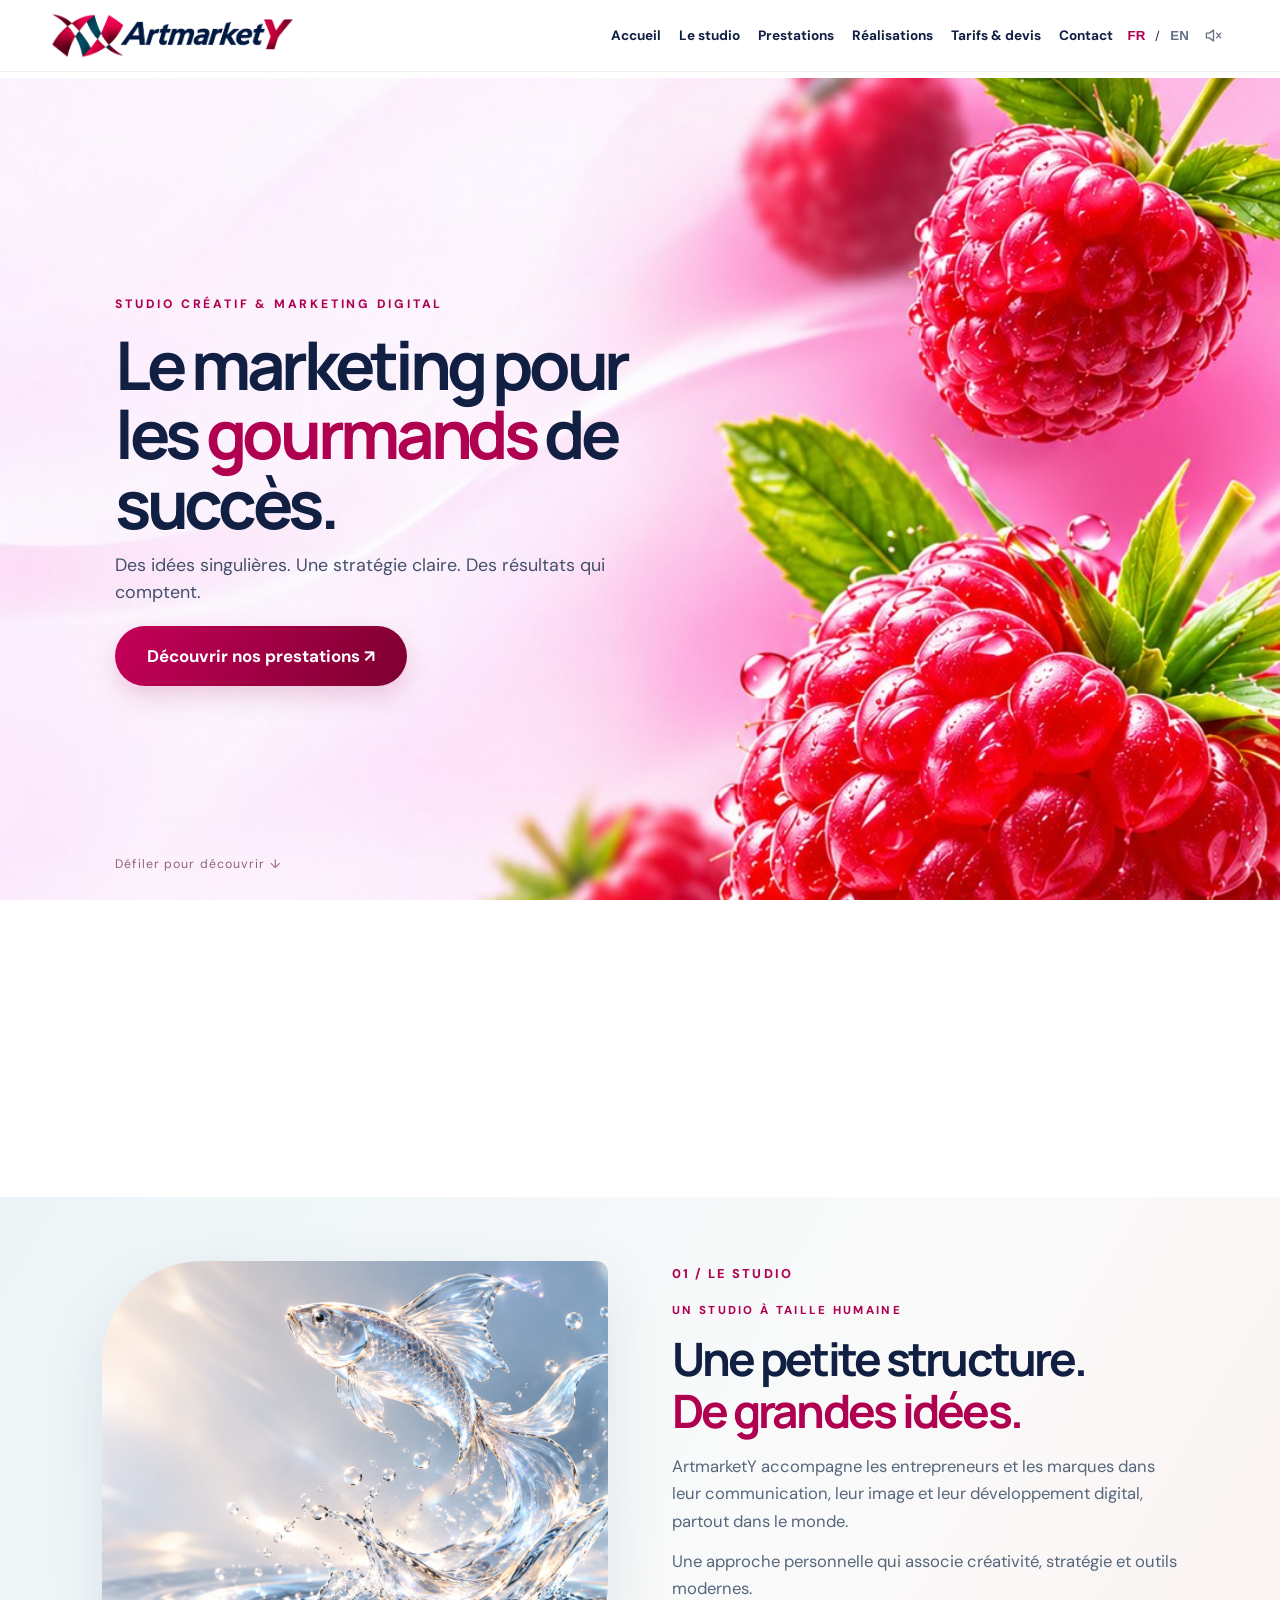
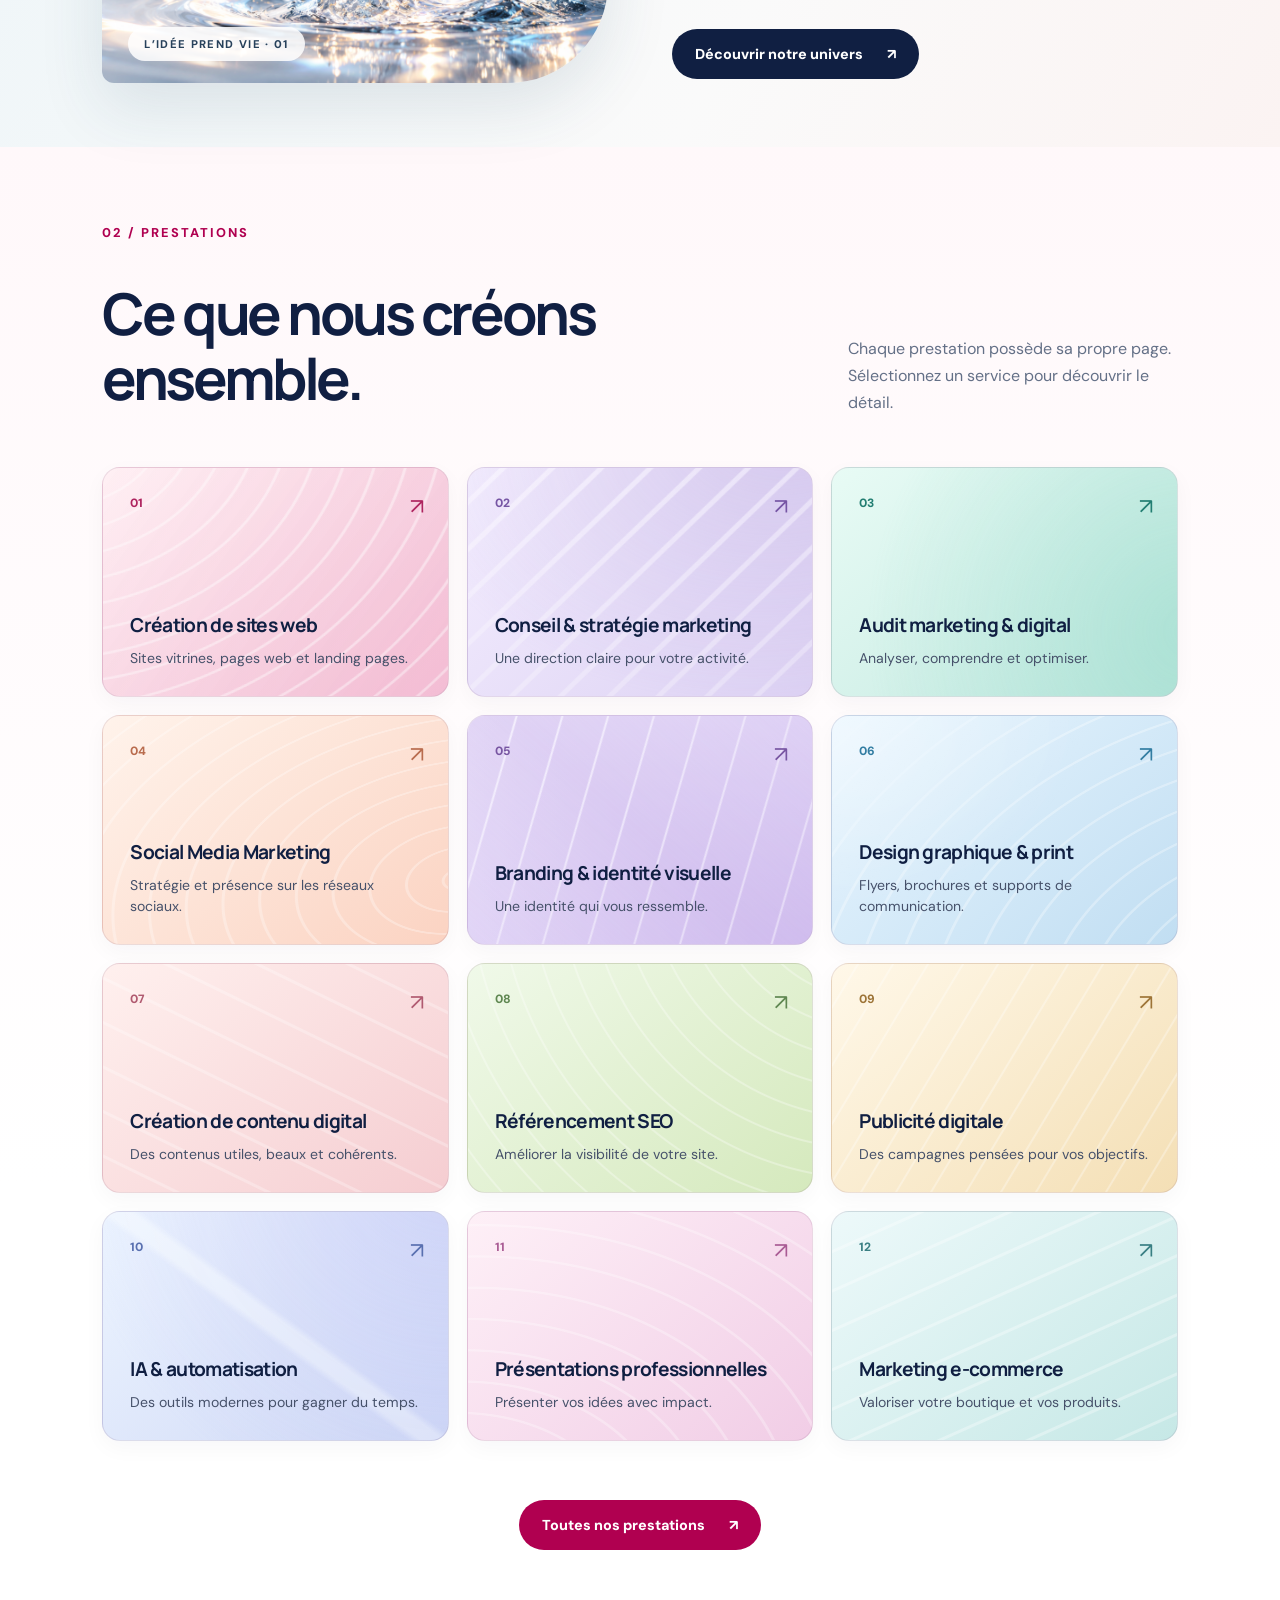
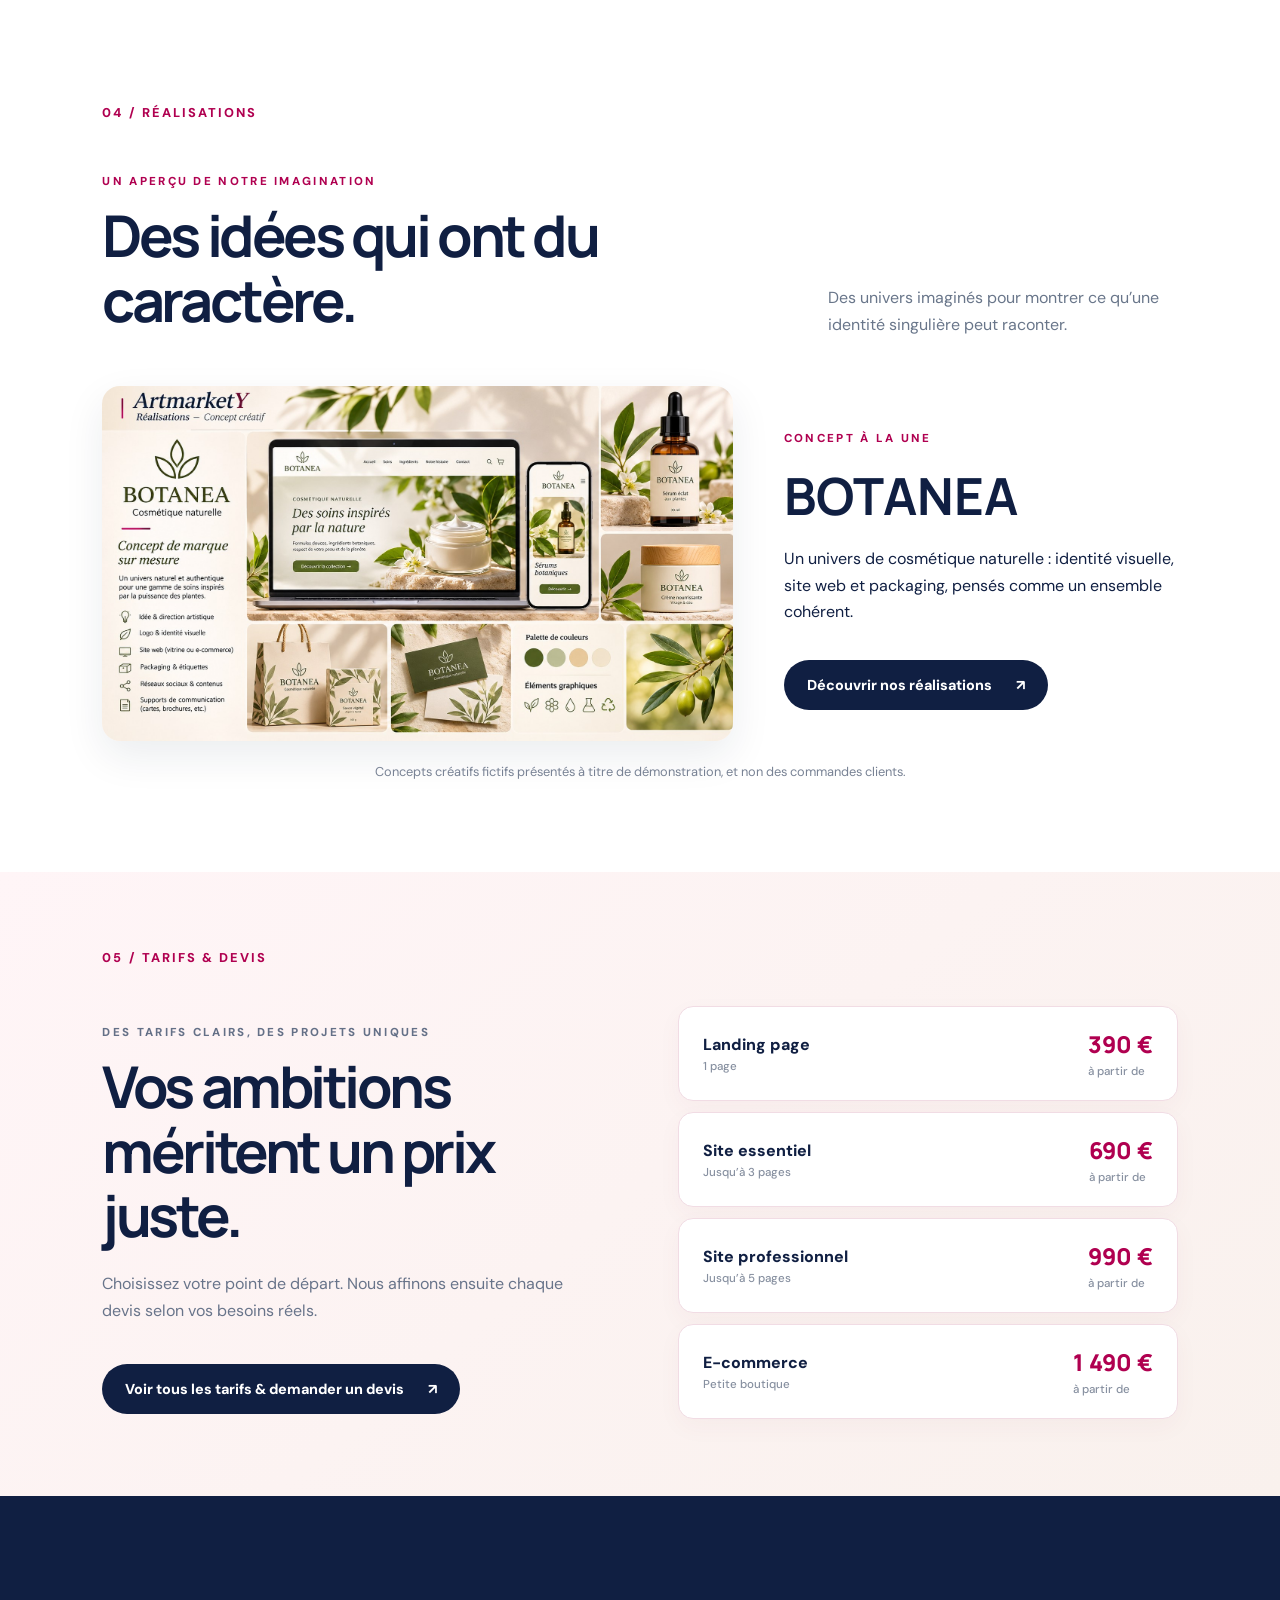
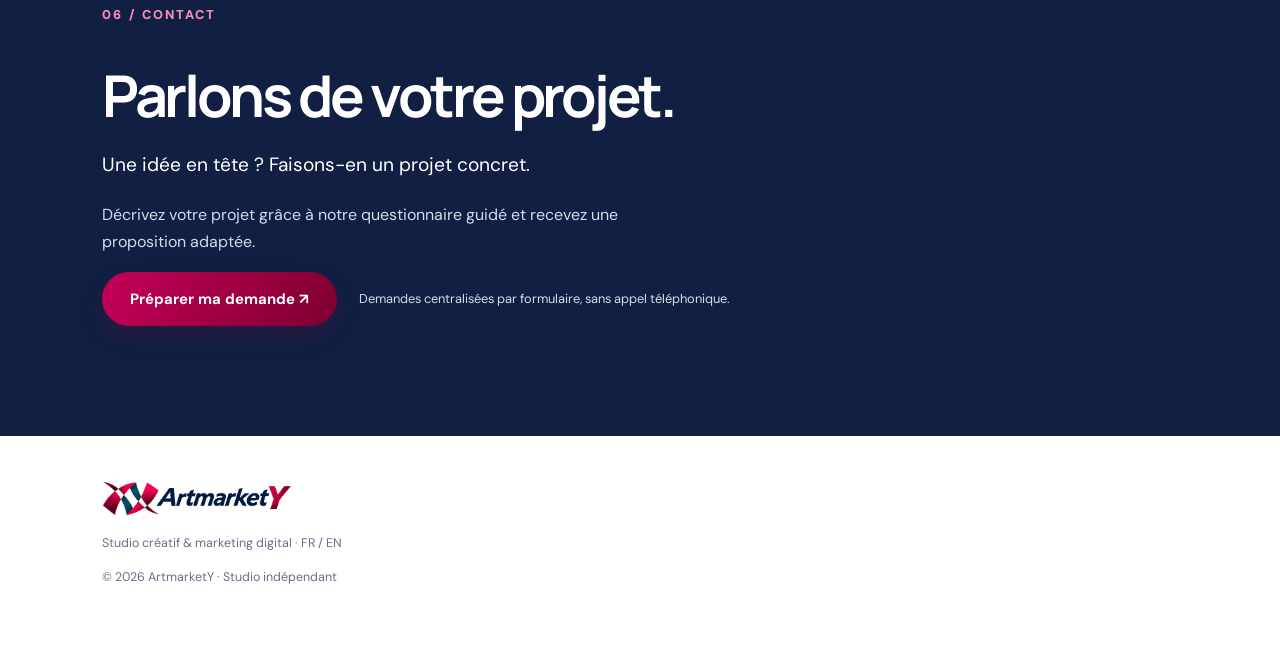
==== commit e6e3ca03: "Add files via upload" ====
--- a/index.html
+++ b/index.html
@@ -1,12 +1,12 @@
 <!DOCTYPE html>
 
-<html lang="fr"><head><meta charset="utf-8"/><meta content="width=device-width,initial-scale=1" name="viewport"/><meta content="#a90049" name="theme-color"/><meta content="ArtmarketY, studio créatif et marketing digital : création web, identité visuelle, stratégie, réseaux sociaux et formations en ligne." name="description"/><title>ArtmarketY — Studio créatif &amp; marketing digital</title><link href="style.css?v=20261120-2" rel="stylesheet"/><link href="home-layout.css?v=2-20261120-2" rel="stylesheet"/><meta content="website" property="og:type"/><meta content="ArtmarketY" property="og:site_name"/><meta content="ArtmarketY — Studio créatif &amp; marketing digital" property="og:title"/><meta content="Le marketing pour les gourmands de succès. Création web, identité visuelle et stratégie digitale sur mesure." property="og:description"/><meta content="https://yanafrance.github.io/artmarkety/" property="og:url"/><meta content="https://yanafrance.github.io/artmarkety/artmarkety-preview.jpg" property="og:image"/><meta content="1200" property="og:image:width"/><meta content="630" property="og:image:height"/><meta content="ArtmarketY — Le marketing pour les gourmands de succès." property="og:image:alt"/><meta content="summary_large_image" name="twitter:card"/><meta content="ArtmarketY — Studio créatif &amp; marketing digital" name="twitter:title"/><meta content="Le marketing pour les gourmands de succès." name="twitter:description"/><meta content="https://yanafrance.github.io/artmarkety/artmarkety-preview.jpg" name="twitter:image"/></head><body>
-<header class="site-header"><a aria-label="ArtmarketY accueil" class="brand" href="#accueil"><img alt="ArtmarketY" class="brand-logo" height="109" src="artmarkety-logo.png" width="340"/></a><button aria-expanded="false" aria-label="Ouvrir le menu" class="menu-toggle">☰</button><nav aria-label="Navigation principale" class="nav"><a data-i18n="home" href="#accueil">Accueil</a><a data-i18n="about" href="studio.html">Le studio</a><a data-i18n="services" href="prestations.html">Prestations</a><a data-i18n="training" href="#formations">Formations</a><a data-i18n="portfolio" href="realisations.html">Réalisations</a><a data-i18n="pricing" href="tarifs.html">Tarifs &amp; devis</a><a data-i18n="contact" href="contact.html">Contact</a></nav><div class="lang"><button class="selected" data-lang="fr">FR</button><span>/</span><button data-lang="en">EN</button></div></header>
+<html lang="fr"><head><meta charset="utf-8"/><meta content="width=device-width,initial-scale=1" name="viewport"/><meta content="#a90049" name="theme-color"/><meta content="ArtmarketY, studio créatif et marketing digital : création web, identité visuelle, stratégie, réseaux sociaux." name="description"/><title>ArtmarketY — Studio créatif &amp; marketing digital</title><link href="style.css?v=20261120-2" rel="stylesheet"/><link href="home-layout.css?v=2-20261120-2" rel="stylesheet"/><meta content="website" property="og:type"/><meta content="ArtmarketY" property="og:site_name"/><meta content="ArtmarketY — Studio créatif &amp; marketing digital" property="og:title"/><meta content="Le marketing pour les gourmands de succès. Création web, identité visuelle et stratégie digitale sur mesure." property="og:description"/><meta content="https://yanafrance.github.io/artmarkety/" property="og:url"/><meta content="https://yanafrance.github.io/artmarkety/artmarkety-preview.jpg" property="og:image"/><meta content="1200" property="og:image:width"/><meta content="630" property="og:image:height"/><meta content="ArtmarketY — Le marketing pour les gourmands de succès." property="og:image:alt"/><meta content="summary_large_image" name="twitter:card"/><meta content="ArtmarketY — Studio créatif &amp; marketing digital" name="twitter:title"/><meta content="Le marketing pour les gourmands de succès." name="twitter:description"/><meta content="https://yanafrance.github.io/artmarkety/artmarkety-preview.jpg" name="twitter:image"/></head><body>
+<header class="site-header"><a aria-label="ArtmarketY accueil" class="brand" href="#accueil"><img alt="ArtmarketY" class="brand-logo" height="109" src="artmarkety-logo.png" width="340"/></a><button aria-expanded="false" aria-label="Ouvrir le menu" class="menu-toggle">☰</button><nav aria-label="Navigation principale" class="nav"><a data-i18n="home" href="#accueil">Accueil</a><a data-i18n="about" href="studio.html">Le studio</a><a data-i18n="services" href="prestations.html">Prestations</a><a data-i18n="portfolio" href="realisations.html">Réalisations</a><a data-i18n="pricing" href="tarifs.html">Tarifs &amp; devis</a><a data-i18n="contact" href="contact.html">Contact</a></nav><div class="lang"><button class="selected" data-lang="fr">FR</button><span>/</span><button data-lang="en">EN</button></div></header>
 <main id="app"><div class="hero-scroll-stage" id="accueil"><section class="hero"><div aria-hidden="true" class="hero-art"></div><div class="hero-content"><p class="eyebrow" data-i18n="eyebrow">STUDIO CRÉATIF &amp; MARKETING DIGITAL</p><h1 data-i18n-html="heroTitle">Le marketing pour les <em>gourmands</em> de succès.</h1><p class="hero-sub" data-i18n="heroSub">Des idées singulières. Une stratégie claire. Des résultats qui comptent.</p><a class="btn btn-main" data-i18n="discover" href="prestations.html">Découvrir nos prestations <span aria-hidden="true">↗</span></a></div><div class="scroll-cue" data-i18n="scroll">Défiler pour découvrir ↓</div></section></div>
 <section class="section intro studio-feature reveal" id="studio"><div class="studio-shell"><div class="studio-visual"><img alt="Poisson de cristal jaillissant de l’eau" loading="lazy" src="studio-crystal-fish.png"/><span class="visual-tag">L’IDÉE PREND VIE · 01</span></div><div class="studio-copy"><div class="section-label">01 / <span data-i18n="about">Le studio</span></div><p class="overline">UN STUDIO À TAILLE HUMAINE</p><h2 data-i18n-html="introTitle">Une petite structure.<br/><em>De grandes idées.</em></h2><p data-i18n="introBody">ArtmarketY accompagne les entrepreneurs et les marques dans leur communication, leur image et leur développement digital, partout dans le monde.</p><p data-i18n="introBody2">Une approche personnelle qui associe créativité, stratégie et outils modernes.</p><a class="home-pill" data-home-en="Explore our studio" data-home-fr="Découvrir notre univers" href="studio.html">Découvrir notre univers <span aria-hidden="true">↗</span></a></div></div></section>
 <section class="section services-section" id="prestations"><div class="section-label">02 / <span data-i18n="services">Prestations</span></div><div class="section-heading reveal"><h2 data-i18n="servicesTitle">Ce que nous créons ensemble.</h2><p data-i18n="servicesLead">Chaque prestation possède sa propre page. Sélectionnez un service pour découvrir le détail.</p></div><div class="service-grid" id="service-grid"></div><div class="services-bottom"><a class="home-pill" data-home-en="All our services" data-home-fr="Toutes nos prestations" href="prestations.html">Toutes nos prestations <span aria-hidden="true">↗</span></a></div></section>
-<section class="section split-section reveal" id="formations"><div class="section-label">03 / <span data-i18n="training">Formations</span></div><div class="formation-panel"><div class="formation-mark"><span class="formation-orbit orbit-one"></span><span class="formation-orbit orbit-two"></span><span class="formation-center">A<span>✳</span>Y</span></div><div class="formation-copy"><p class="overline" data-home-en="SOMETHING IS TAKING SHAPE" data-home-fr="L’ATELIER SE PRÉPARE">L’ATELIER SE PRÉPARE</p><h2 data-home-en="Great ideas are taking shape…" data-home-fr="De belles idées prennent forme…">De belles idées prennent forme…</h2><p data-home-en="A new space is in the making. More details coming soon." data-home-fr="Un nouvel espace est en préparation. Nous vous en dirons plus bientôt.">Un nouvel espace est en préparation. Nous vous en dirons plus bientôt.</p><span class="coming-chip" data-home-en="Coming soon" data-home-fr="Bientôt disponible">Bientôt disponible</span></div></div></section>
+
 <section class="section reveal" id="realisations"><div class="section-label">04 / <span data-i18n="portfolio">Réalisations</span></div><div class="portfolio-head"><div><p class="overline" data-home-en="A GLIMPSE OF OUR IMAGINATION" data-home-fr="UN APERÇU DE NOTRE IMAGINATION">UN APERÇU DE NOTRE IMAGINATION</p><h2 data-home-en="Ideas with personality." data-home-fr="Des idées qui ont du caractère.">Des idées qui ont du caractère.</h2></div><p data-home-en="Imagined brand worlds showing how distinctive design tells a story." data-home-fr="Des univers imaginés pour montrer ce qu’une identité singulière peut raconter.">Des univers imaginés pour montrer ce qu’une identité singulière peut raconter.</p></div><div class="featured-concept"><a class="featured-image" href="realisations.html"><img src="realisations-images/concept-01.jpg" alt="BOTANEA — identité visuelle, site web et packaging" loading="lazy"></a><div class="featured-copy"><p class="overline" data-home-fr="CONCEPT À LA UNE" data-home-en="FEATURED CONCEPT">CONCEPT À LA UNE</p><h3>BOTANEA</h3><p data-home-fr="Un univers de cosmétique naturelle : identité visuelle, site web et packaging, pensés comme un ensemble cohérent." data-home-en="A natural cosmetics brand world: visual identity, website and packaging designed as a cohesive whole.">Un univers de cosmétique naturelle : identité visuelle, site web et packaging, pensés comme un ensemble cohérent.</p><a class="home-pill" href="realisations.html" data-home-fr="Découvrir nos réalisations" data-home-en="Explore our portfolio">Découvrir nos réalisations <span aria-hidden="true">↗</span></a></div></div><p class="portfolio-disclaimer" data-home-en="Fictional creative concepts for demonstration only, not client commissions." data-home-fr="Concepts créatifs fictifs présentés à titre de démonstration, et non des commandes clients.">Concepts créatifs fictifs présentés à titre de démonstration, et non des commandes clients.</p></section>
 <section class="section pricing-section reveal" id="tarifs"><div class="section-label">05 / <span data-i18n="pricing">Tarifs &amp; devis</span></div><div class="price-layout"><div><p class="overline" data-home-en="CLEAR PRICING, UNIQUE PROJECTS" data-home-fr="DES TARIFS CLAIRS, DES PROJETS UNIQUES">DES TARIFS CLAIRS, DES PROJETS UNIQUES</p><h2 data-home-en="Your ambitions deserve fair pricing." data-home-fr="Vos ambitions méritent un prix juste.">Vos ambitions méritent un prix juste.</h2><p data-home-en="Choose your starting point. We then tailor each quote to your actual needs." data-home-fr="Choisissez votre point de départ. Nous affinons ensuite chaque devis selon vos besoins réels.">Choisissez votre point de départ. Nous affinons ensuite chaque devis selon vos besoins réels.</p><a class="home-pill" data-home-en="View prices &amp; request a quote" data-home-fr="Voir tous les tarifs &amp; demander un devis" href="tarifs.html">Voir tous les tarifs &amp; demander un devis <span aria-hidden="true">↗</span></a></div><div class="price-stack"><a class="price-line" href="tarifs.html"><span>Landing page <small>1 page</small></span><strong>390 € <small>à partir de</small></strong></a><a class="price-line" href="tarifs.html"><span>Site essentiel <small>Jusqu’à 3 pages</small></span><strong>690 € <small>à partir de</small></strong></a><a class="price-line" href="tarifs.html"><span>Site professionnel <small>Jusqu’à 5 pages</small></span><strong>990 € <small>à partir de</small></strong></a><a class="price-line" href="tarifs.html"><span>E-commerce <small>Petite boutique</small></span><strong>1 490 € <small>à partir de</small></strong></a></div></div></section>
 <section class="section contact-section reveal" id="contact"><div class="section-label">06 / <span data-i18n="contact">Contact</span></div><h2 data-i18n="contactTitle">Parlons de votre projet.</h2><p class="contact-promise" data-home-en="Have an idea? Let’s turn it into a real project." data-home-fr="Une idée en tête ? Faisons-en un projet concret.">Une idée en tête ? Faisons-en un projet concret.</p><p data-i18n="contactText">Décrivez votre projet grâce à notre questionnaire guidé et recevez une proposition adaptée.</p><div class="contact-actions"><a class="btn btn-main" data-i18n="contactButton" id="contact-button" href="contact.html">Préparer ma demande ↗</a><span class="muted small" data-i18n="contactNote">Demandes centralisées par formulaire, sans appel téléphonique.</span></div></section></main>
-<footer><a aria-label="ArtmarketY — accueil" class="footer-brand" href="#accueil"><img alt="ArtmarketY" height="109" loading="lazy" src="artmarkety-logo.png" width="340"/></a><p>Studio créatif &amp; marketing digital · FR / EN</p><p>© <span id="year"></span> ArtmarketY · <span data-i18n="demo">Studio indépendant</span></p></footer><script src="script.js?v=20261124"></script><script src="service-effects.js?v=20261124-sound2"></script><script src="home-refresh.js?v=20261120-2"></script><script src="button-sounds.js?v=20261124-sound2" defer></script></body></html>
+<footer><a aria-label="ArtmarketY — accueil" class="footer-brand" href="#accueil"><img alt="ArtmarketY" height="109" loading="lazy" src="artmarkety-logo.png" width="340"/></a><p>Studio créatif &amp; marketing digital · FR / EN</p><p>© <span id="year"></span> ArtmarketY · <span data-i18n="demo">Studio indépendant</span></p></footer><link rel="stylesheet" href="service-details.css?v=20261124"/><script src="service-details.js?v=20261124"></script><script src="script.js?v=20261124-services"></script><script src="service-effects.js?v=20261124-sound2"></script><script src="home-refresh.js?v=20261120-2"></script><script src="button-sounds.js?v=20261124-sound2" defer></script></body></html>
--- a/service-details.css
+++ b/service-details.css
@@ -0,0 +1,5 @@
+
+/* ArtmarketY service pages: commercial editorial layouts */
+.service-detail-page{background:#fff}.detail-hero-new{min-height:unset;padding:clamp(58px,7vw,110px) clamp(25px,8vw,135px);background:linear-gradient(125deg,#fff 35%,#fff5f8)}.detail-hero-new:after{display:none}.detail-hero-inner{display:grid;grid-template-columns:minmax(0,1.1fr) minmax(280px,.9fr);gap:clamp(25px,5vw,90px);align-items:center;width:100%;max-width:1400px;margin:auto}.detail-hero-new h1{font-size:clamp(2.8rem,5.3vw,5.8rem);overflow-wrap:anywhere}.detail-lead{font-size:clamp(1.08rem,1.7vw,1.35rem);margin-bottom:28px}.detail-hero-graphic{min-height:330px;border-radius:28px;display:grid;place-items:center;background:linear-gradient(140deg,#fff,#f5dbe5);border:1px solid #f2dce5;overflow:hidden;padding:24px}.detail-visual-symbol{font-size:clamp(9rem,18vw,16rem);font-weight:200;color:#ad1755;line-height:1;text-shadow:18px 15px 0 #e8c1d1}.seo-illustration{width:100%;max-width:430px;border-radius:15px;background:white;padding:23px;box-shadow:0 22px 55px #7b002f17}.seo-search{border:1px solid #d7dce5;border-radius:24px;padding:12px;color:#42506a;font-size:.88rem}.seo-result{padding:20px 5px 0}.seo-result small{display:block;color:#54755b}.seo-result strong{display:block;color:#204b96;margin:7px 0;font-size:1.04rem}.seo-result p{font-size:.78rem;color:#536078;margin:0}.brand-illustration{display:flex;gap:10px;align-items:center;justify-content:center;flex-wrap:wrap}.brand-illustration span{background:white;color:#8b1747;border-radius:15px;padding:25px;font:700 2rem Georgia,serif}.brand-illustration span:nth-child(2){background:#13294b;color:#e5b85c}.brand-illustration span:nth-child(3){font:800 1.2rem Manrope,sans-serif}.web-illustration{display:flex;align-items:end;gap:20px;color:#9d1752;font-size:8rem}.web-illustration span:nth-child(2){font-size:5rem}.web-illustration small{font-size:.75rem;align-self:end}.detail-section{max-width:1400px;margin:auto}.detail-section h2,.detail-process h2,.detail-conversion h2{max-width:900px}.detail-section-lead{color:#566174;max-width:740px}.detail-feature-grid{list-style:none;padding:0;display:grid;grid-template-columns:repeat(2,minmax(0,1fr));gap:16px;margin:40px 0 0}.detail-feature{display:flex;gap:18px;align-items:start;border:1px solid #ece2e6;background:#fff;padding:24px;border-radius:14px;font-weight:650;line-height:1.5}.detail-feature span{color:#a20c4c;font-weight:900}.detail-process{background:#faf5f6}.detail-steps{list-style:none;padding:0;margin:35px 0 0;display:grid;grid-template-columns:repeat(4,minmax(0,1fr));gap:14px}.detail-step{padding:25px 20px;background:#fff;border-radius:14px;border:1px solid #eee0e6;min-height:140px;line-height:1.45;font-weight:650}.detail-step span{display:block;font-size:1.8rem;color:#a10c4d;margin-bottom:15px}.detail-conversion{background:#132644;color:white}.detail-conversion .section-label{color:#f7a9c7}.detail-conversion p{color:#e2e7f1;max-width:720px}.detail-actions{display:flex;align-items:center;gap:25px;flex-wrap:wrap;margin-top:28px}.detail-secondary{color:white;text-underline-offset:5px;font-weight:700}@media(max-width:850px){.detail-hero-inner{grid-template-columns:1fr}.detail-hero-graphic{min-height:230px}.detail-steps{grid-template-columns:repeat(2,minmax(0,1fr))}}@media(max-width:570px){.detail-feature-grid,.detail-steps{grid-template-columns:1fr}.detail-hero-new{padding:55px 25px}.detail-hero-new h1{font-size:clamp(2.5rem,11vw,4rem)}.detail-hero-graphic{min-height:200px}.detail-feature{padding:19px}}
+
+.detail-gallery{display:grid;grid-template-columns:repeat(2,minmax(0,1fr));gap:24px}.detail-gallery a{display:block;border:1px solid #eee0e6;border-radius:18px;overflow:hidden;color:#132644;text-decoration:none;background:#fff}.detail-gallery img,.detail-cover{display:block;width:100%;height:auto;border-radius:12px}.detail-gallery span{display:block;padding:14px;font-weight:700}.detail-hero-graphic:has(.detail-cover){padding:12px;min-height:0}@media(max-width:650px){.detail-gallery{grid-template-columns:1fr}}
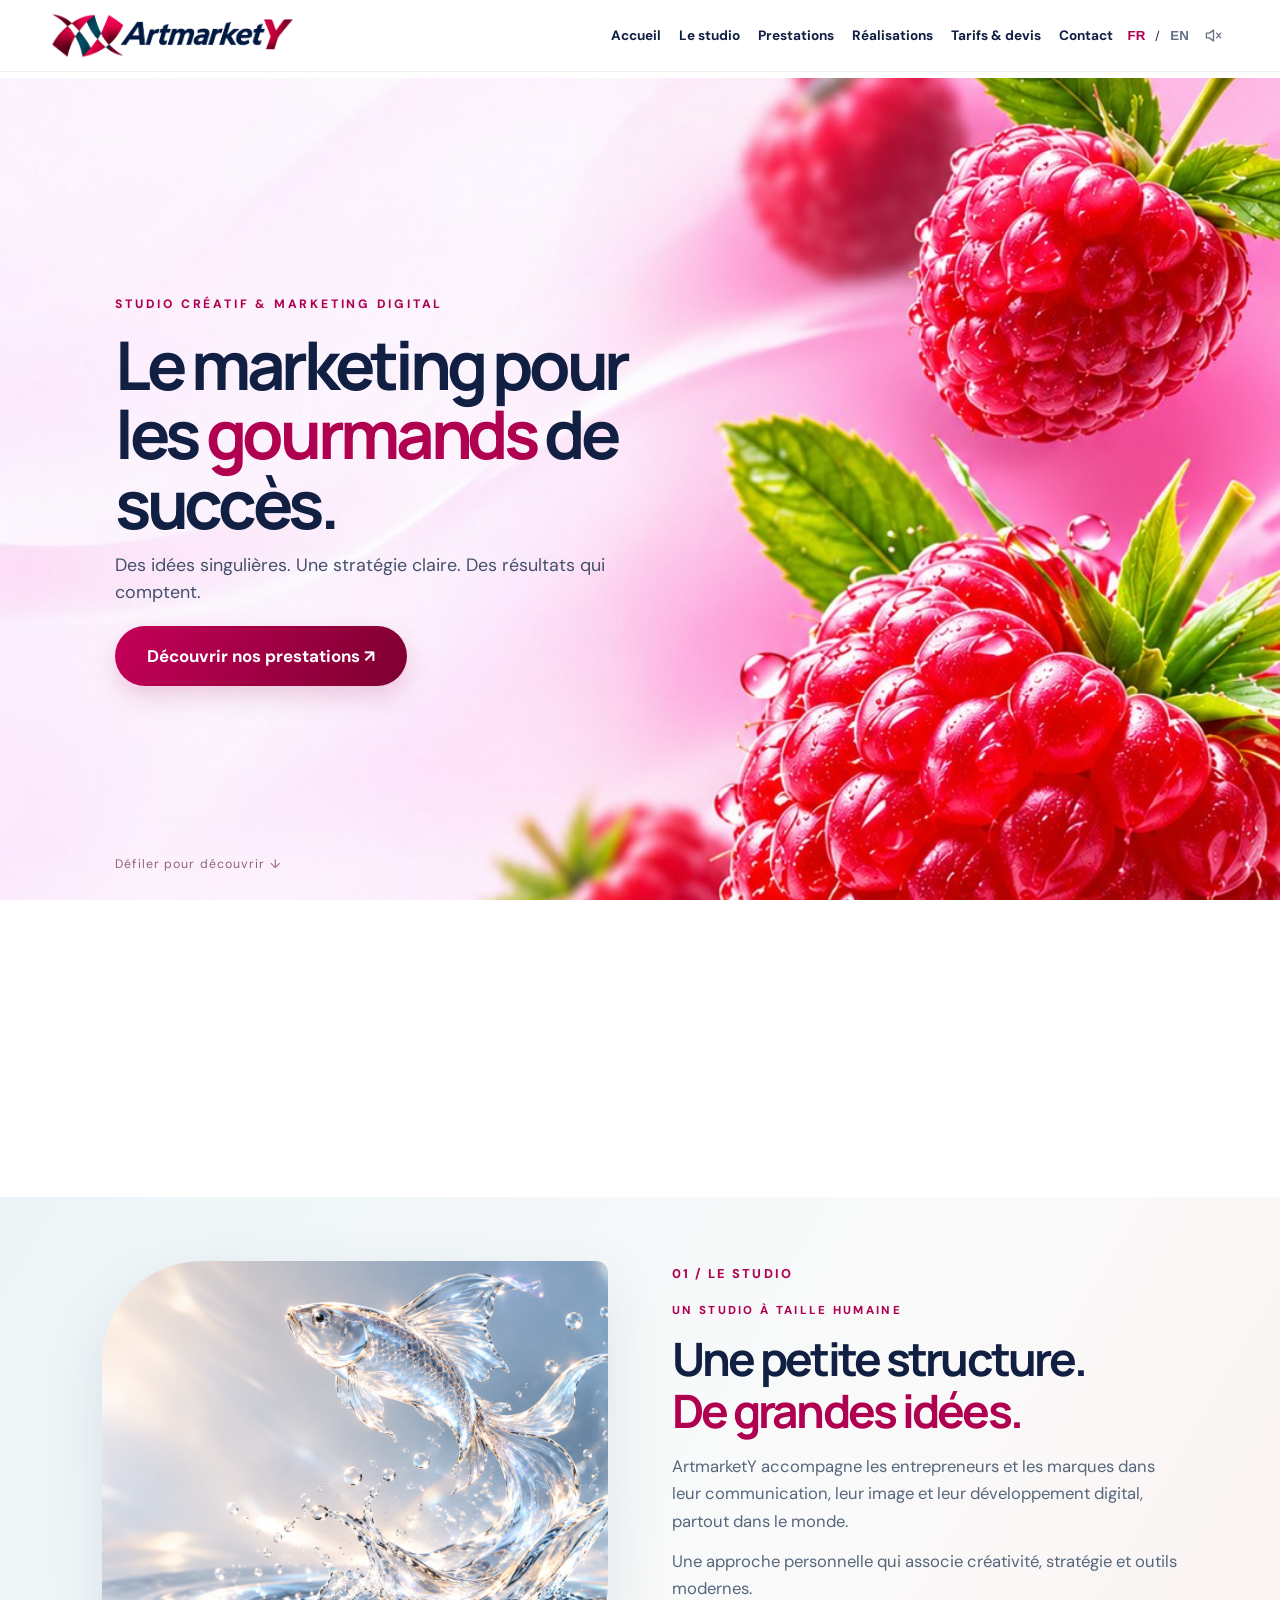
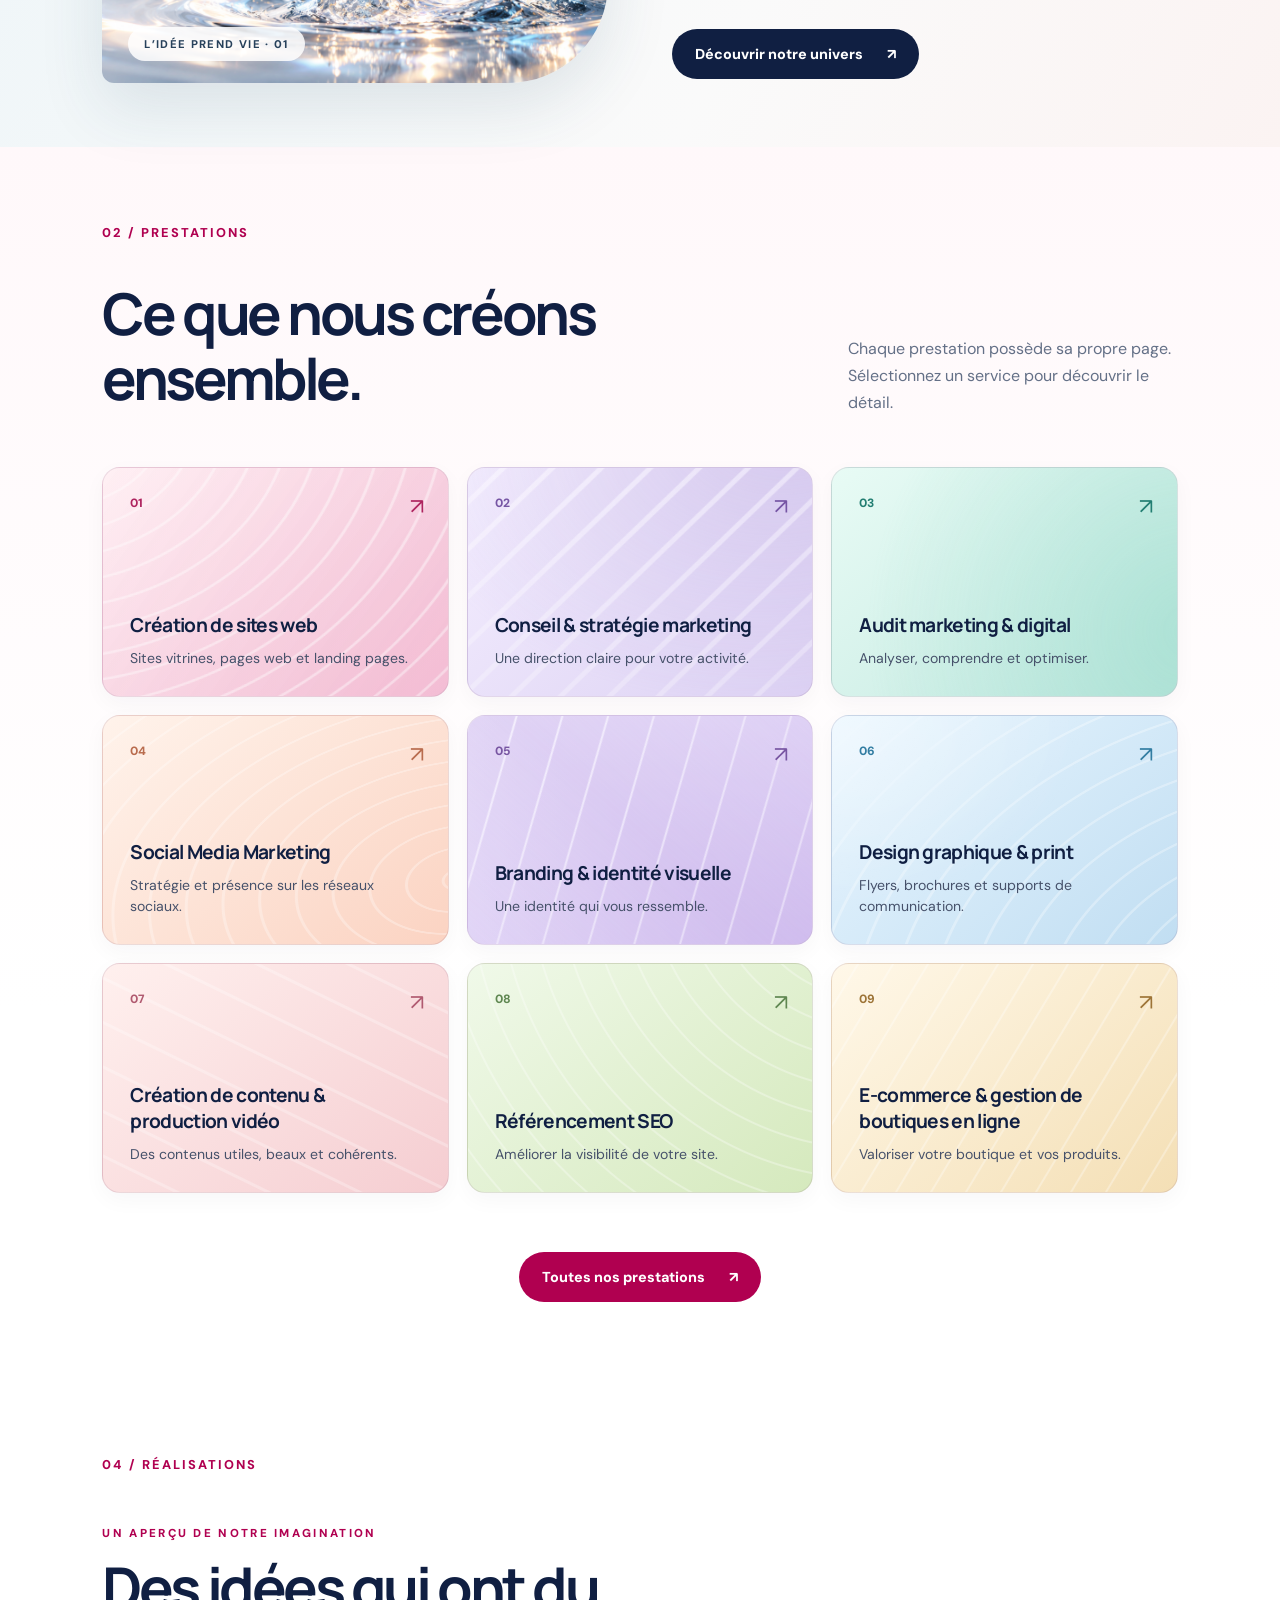
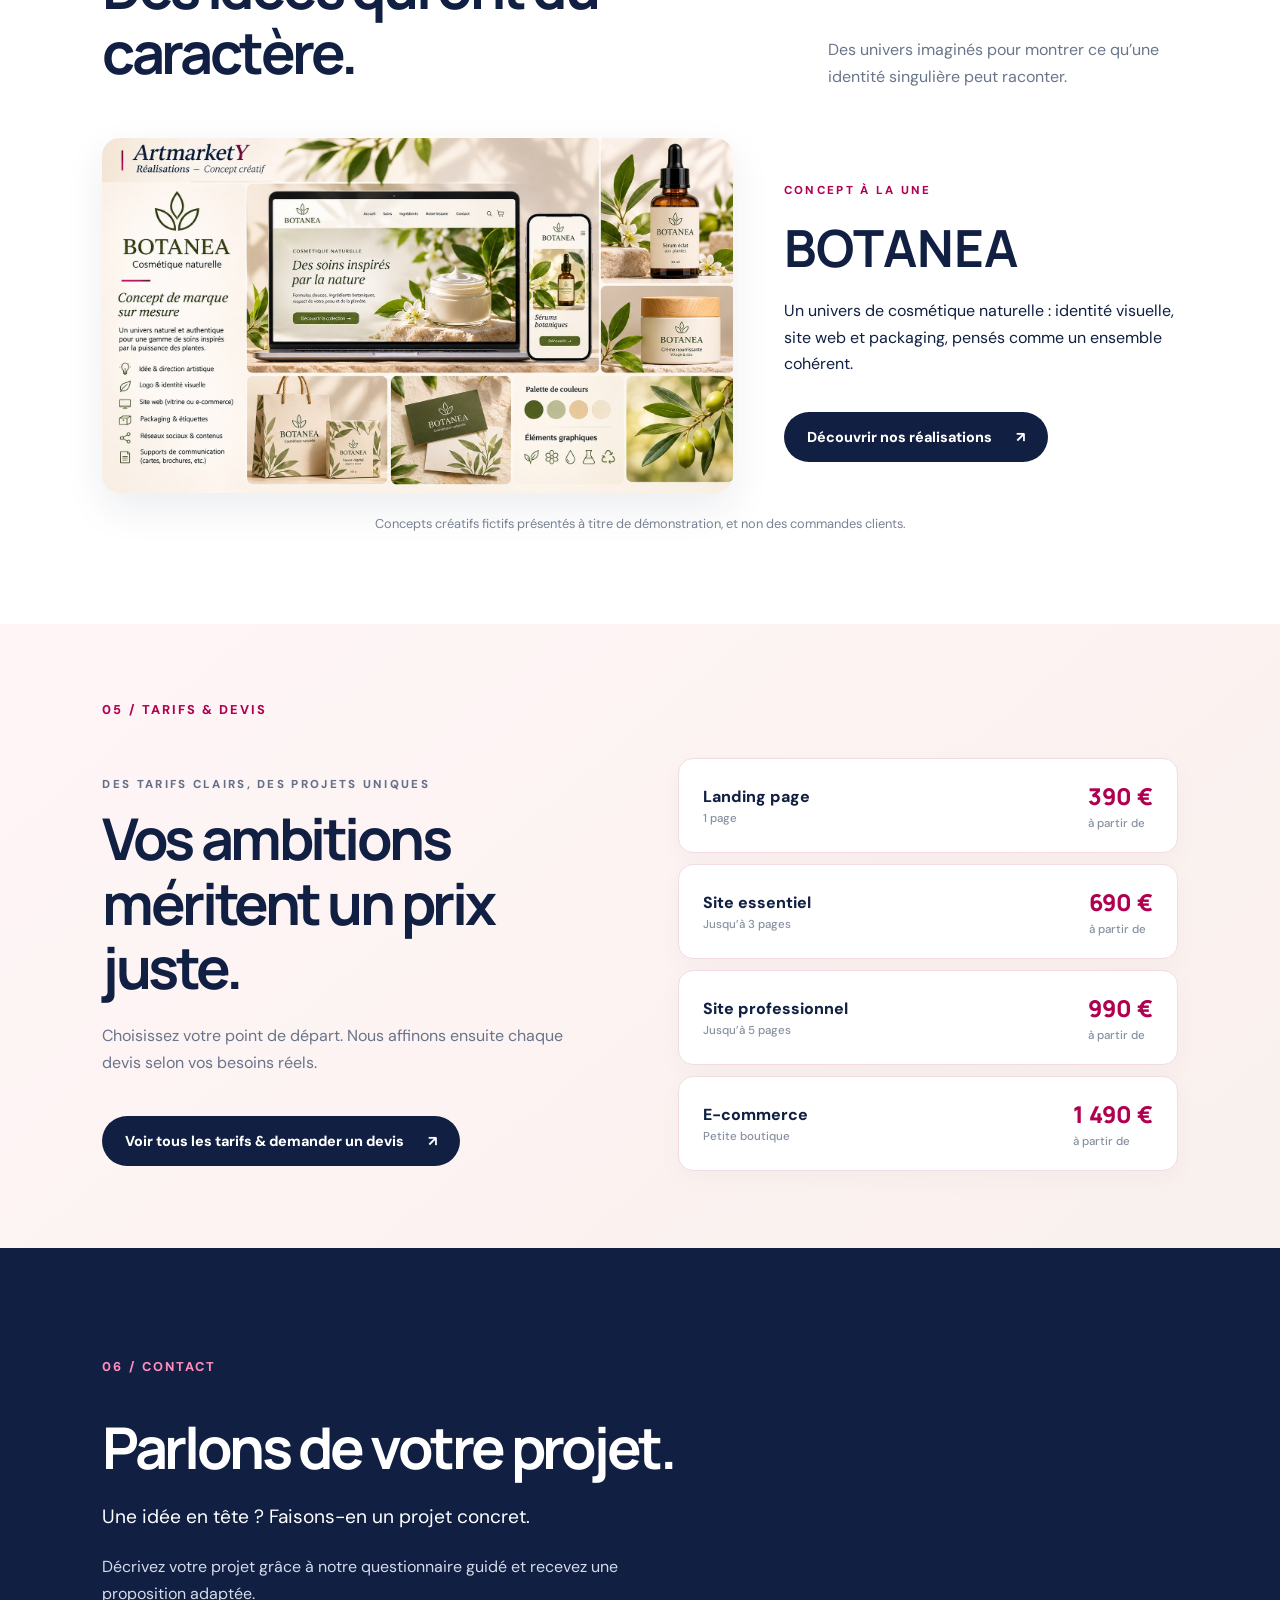
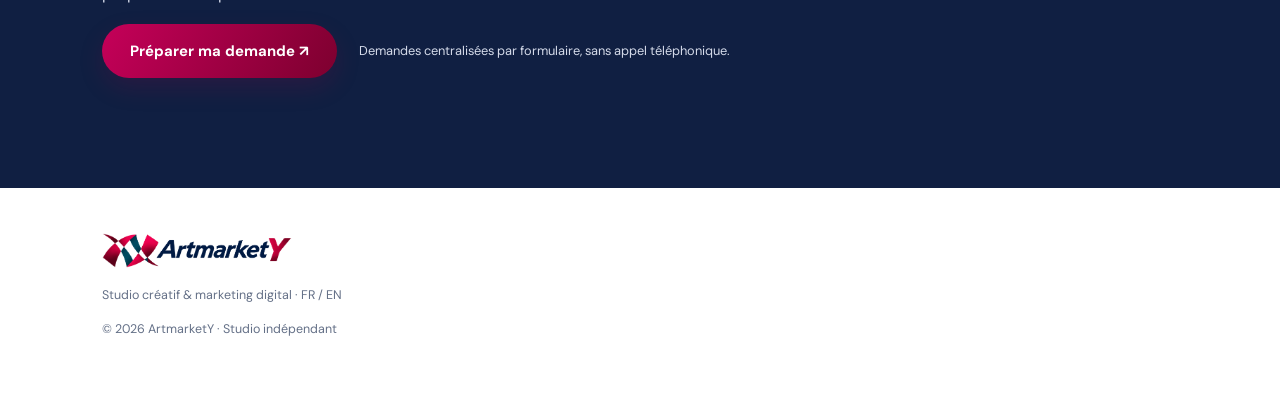
==== commit 46209749: "Add files via upload" ====
--- a/index.html
+++ b/index.html
@@ -9,4 +9,4 @@
 <section class="section reveal" id="realisations"><div class="section-label">04 / <span data-i18n="portfolio">Réalisations</span></div><div class="portfolio-head"><div><p class="overline" data-home-en="A GLIMPSE OF OUR IMAGINATION" data-home-fr="UN APERÇU DE NOTRE IMAGINATION">UN APERÇU DE NOTRE IMAGINATION</p><h2 data-home-en="Ideas with personality." data-home-fr="Des idées qui ont du caractère.">Des idées qui ont du caractère.</h2></div><p data-home-en="Imagined brand worlds showing how distinctive design tells a story." data-home-fr="Des univers imaginés pour montrer ce qu’une identité singulière peut raconter.">Des univers imaginés pour montrer ce qu’une identité singulière peut raconter.</p></div><div class="featured-concept"><a class="featured-image" href="realisations.html"><img src="realisations-images/concept-01.jpg" alt="BOTANEA — identité visuelle, site web et packaging" loading="lazy"></a><div class="featured-copy"><p class="overline" data-home-fr="CONCEPT À LA UNE" data-home-en="FEATURED CONCEPT">CONCEPT À LA UNE</p><h3>BOTANEA</h3><p data-home-fr="Un univers de cosmétique naturelle : identité visuelle, site web et packaging, pensés comme un ensemble cohérent." data-home-en="A natural cosmetics brand world: visual identity, website and packaging designed as a cohesive whole.">Un univers de cosmétique naturelle : identité visuelle, site web et packaging, pensés comme un ensemble cohérent.</p><a class="home-pill" href="realisations.html" data-home-fr="Découvrir nos réalisations" data-home-en="Explore our portfolio">Découvrir nos réalisations <span aria-hidden="true">↗</span></a></div></div><p class="portfolio-disclaimer" data-home-en="Fictional creative concepts for demonstration only, not client commissions." data-home-fr="Concepts créatifs fictifs présentés à titre de démonstration, et non des commandes clients.">Concepts créatifs fictifs présentés à titre de démonstration, et non des commandes clients.</p></section>
 <section class="section pricing-section reveal" id="tarifs"><div class="section-label">05 / <span data-i18n="pricing">Tarifs &amp; devis</span></div><div class="price-layout"><div><p class="overline" data-home-en="CLEAR PRICING, UNIQUE PROJECTS" data-home-fr="DES TARIFS CLAIRS, DES PROJETS UNIQUES">DES TARIFS CLAIRS, DES PROJETS UNIQUES</p><h2 data-home-en="Your ambitions deserve fair pricing." data-home-fr="Vos ambitions méritent un prix juste.">Vos ambitions méritent un prix juste.</h2><p data-home-en="Choose your starting point. We then tailor each quote to your actual needs." data-home-fr="Choisissez votre point de départ. Nous affinons ensuite chaque devis selon vos besoins réels.">Choisissez votre point de départ. Nous affinons ensuite chaque devis selon vos besoins réels.</p><a class="home-pill" data-home-en="View prices &amp; request a quote" data-home-fr="Voir tous les tarifs &amp; demander un devis" href="tarifs.html">Voir tous les tarifs &amp; demander un devis <span aria-hidden="true">↗</span></a></div><div class="price-stack"><a class="price-line" href="tarifs.html"><span>Landing page <small>1 page</small></span><strong>390 € <small>à partir de</small></strong></a><a class="price-line" href="tarifs.html"><span>Site essentiel <small>Jusqu’à 3 pages</small></span><strong>690 € <small>à partir de</small></strong></a><a class="price-line" href="tarifs.html"><span>Site professionnel <small>Jusqu’à 5 pages</small></span><strong>990 € <small>à partir de</small></strong></a><a class="price-line" href="tarifs.html"><span>E-commerce <small>Petite boutique</small></span><strong>1 490 € <small>à partir de</small></strong></a></div></div></section>
 <section class="section contact-section reveal" id="contact"><div class="section-label">06 / <span data-i18n="contact">Contact</span></div><h2 data-i18n="contactTitle">Parlons de votre projet.</h2><p class="contact-promise" data-home-en="Have an idea? Let’s turn it into a real project." data-home-fr="Une idée en tête ? Faisons-en un projet concret.">Une idée en tête ? Faisons-en un projet concret.</p><p data-i18n="contactText">Décrivez votre projet grâce à notre questionnaire guidé et recevez une proposition adaptée.</p><div class="contact-actions"><a class="btn btn-main" data-i18n="contactButton" id="contact-button" href="contact.html">Préparer ma demande ↗</a><span class="muted small" data-i18n="contactNote">Demandes centralisées par formulaire, sans appel téléphonique.</span></div></section></main>
-<footer><a aria-label="ArtmarketY — accueil" class="footer-brand" href="#accueil"><img alt="ArtmarketY" height="109" loading="lazy" src="artmarkety-logo.png" width="340"/></a><p>Studio créatif &amp; marketing digital · FR / EN</p><p>© <span id="year"></span> ArtmarketY · <span data-i18n="demo">Studio indépendant</span></p></footer><link rel="stylesheet" href="service-details.css?v=20261124"/><script src="service-details.js?v=20261124"></script><script src="script.js?v=20261124-services"></script><script src="service-effects.js?v=20261124-sound2"></script><script src="home-refresh.js?v=20261120-2"></script><script src="button-sounds.js?v=20261124-sound2" defer></script></body></html>
+<footer><a aria-label="ArtmarketY — accueil" class="footer-brand" href="#accueil"><img alt="ArtmarketY" height="109" loading="lazy" src="artmarkety-logo.png" width="340"/></a><p>Studio créatif &amp; marketing digital · FR / EN</p><p>© <span id="year"></span> ArtmarketY · <span data-i18n="demo">Studio indépendant</span></p></footer><link rel="stylesheet" href="service-details.css?v=20261126-final9"/><script src="service-details.js?v=20261126-final9"></script><script src="script.js?v=20261126-final9"></script><script src="service-effects.js?v=20261124-sound2"></script><script src="home-refresh.js?v=20261120-2"></script><script src="button-sounds.js?v=20261124-mechanical3" defer></script></body></html>
--- a/service-details.css
+++ b/service-details.css
@@ -2,4 +2,7 @@
 /* ArtmarketY service pages: commercial editorial layouts */
 .service-detail-page{background:#fff}.detail-hero-new{min-height:unset;padding:clamp(58px,7vw,110px) clamp(25px,8vw,135px);background:linear-gradient(125deg,#fff 35%,#fff5f8)}.detail-hero-new:after{display:none}.detail-hero-inner{display:grid;grid-template-columns:minmax(0,1.1fr) minmax(280px,.9fr);gap:clamp(25px,5vw,90px);align-items:center;width:100%;max-width:1400px;margin:auto}.detail-hero-new h1{font-size:clamp(2.8rem,5.3vw,5.8rem);overflow-wrap:anywhere}.detail-lead{font-size:clamp(1.08rem,1.7vw,1.35rem);margin-bottom:28px}.detail-hero-graphic{min-height:330px;border-radius:28px;display:grid;place-items:center;background:linear-gradient(140deg,#fff,#f5dbe5);border:1px solid #f2dce5;overflow:hidden;padding:24px}.detail-visual-symbol{font-size:clamp(9rem,18vw,16rem);font-weight:200;color:#ad1755;line-height:1;text-shadow:18px 15px 0 #e8c1d1}.seo-illustration{width:100%;max-width:430px;border-radius:15px;background:white;padding:23px;box-shadow:0 22px 55px #7b002f17}.seo-search{border:1px solid #d7dce5;border-radius:24px;padding:12px;color:#42506a;font-size:.88rem}.seo-result{padding:20px 5px 0}.seo-result small{display:block;color:#54755b}.seo-result strong{display:block;color:#204b96;margin:7px 0;font-size:1.04rem}.seo-result p{font-size:.78rem;color:#536078;margin:0}.brand-illustration{display:flex;gap:10px;align-items:center;justify-content:center;flex-wrap:wrap}.brand-illustration span{background:white;color:#8b1747;border-radius:15px;padding:25px;font:700 2rem Georgia,serif}.brand-illustration span:nth-child(2){background:#13294b;color:#e5b85c}.brand-illustration span:nth-child(3){font:800 1.2rem Manrope,sans-serif}.web-illustration{display:flex;align-items:end;gap:20px;color:#9d1752;font-size:8rem}.web-illustration span:nth-child(2){font-size:5rem}.web-illustration small{font-size:.75rem;align-self:end}.detail-section{max-width:1400px;margin:auto}.detail-section h2,.detail-process h2,.detail-conversion h2{max-width:900px}.detail-section-lead{color:#566174;max-width:740px}.detail-feature-grid{list-style:none;padding:0;display:grid;grid-template-columns:repeat(2,minmax(0,1fr));gap:16px;margin:40px 0 0}.detail-feature{display:flex;gap:18px;align-items:start;border:1px solid #ece2e6;background:#fff;padding:24px;border-radius:14px;font-weight:650;line-height:1.5}.detail-feature span{color:#a20c4c;font-weight:900}.detail-process{background:#faf5f6}.detail-steps{list-style:none;padding:0;margin:35px 0 0;display:grid;grid-template-columns:repeat(4,minmax(0,1fr));gap:14px}.detail-step{padding:25px 20px;background:#fff;border-radius:14px;border:1px solid #eee0e6;min-height:140px;line-height:1.45;font-weight:650}.detail-step span{display:block;font-size:1.8rem;color:#a10c4d;margin-bottom:15px}.detail-conversion{background:#132644;color:white}.detail-conversion .section-label{color:#f7a9c7}.detail-conversion p{color:#e2e7f1;max-width:720px}.detail-actions{display:flex;align-items:center;gap:25px;flex-wrap:wrap;margin-top:28px}.detail-secondary{color:white;text-underline-offset:5px;font-weight:700}@media(max-width:850px){.detail-hero-inner{grid-template-columns:1fr}.detail-hero-graphic{min-height:230px}.detail-steps{grid-template-columns:repeat(2,minmax(0,1fr))}}@media(max-width:570px){.detail-feature-grid,.detail-steps{grid-template-columns:1fr}.detail-hero-new{padding:55px 25px}.detail-hero-new h1{font-size:clamp(2.5rem,11vw,4rem)}.detail-hero-graphic{min-height:200px}.detail-feature{padding:19px}}
 
-.detail-gallery{display:grid;grid-template-columns:repeat(2,minmax(0,1fr));gap:24px}.detail-gallery a{display:block;border:1px solid #eee0e6;border-radius:18px;overflow:hidden;color:#132644;text-decoration:none;background:#fff}.detail-gallery img,.detail-cover{display:block;width:100%;height:auto;border-radius:12px}.detail-gallery span{display:block;padding:14px;font-weight:700}.detail-hero-graphic:has(.detail-cover){padding:12px;min-height:0}@media(max-width:650px){.detail-gallery{grid-template-columns:1fr}}+.detail-gallery{display:grid;grid-template-columns:repeat(2,minmax(0,1fr));gap:24px}.detail-gallery a{display:block;border:1px solid #eee0e6;border-radius:18px;overflow:hidden;color:#132644;text-decoration:none;background:#fff}.detail-gallery img,.detail-cover{display:block;width:100%;height:auto;border-radius:12px}.detail-gallery span{display:block;padding:14px;font-weight:700}.detail-hero-graphic:has(.detail-cover){padding:12px;min-height:0}@media(max-width:650px){.detail-gallery{grid-template-columns:1fr}}
+.print-concept{border:1px solid #eee0e6;border-radius:18px;overflow:hidden;background:white;min-width:0}.detail-gallery .print-enlarge{border:0;border-radius:0}.print-enlarge img{aspect-ratio:16/10;object-fit:contain;background:#faf7f5;border-radius:0}.print-caption{padding:20px}.print-caption h3{margin:0 0 8px}.print-caption p{margin:0 0 16px}.detail-gallery .print-quote{display:inline-flex;background:#981448;color:white;border-radius:30px;padding:12px 18px;font-size:.9rem}.print-quote:hover{background:#711037}
+/* Final service layout */
+.service-detail-page .detail-hero-new h1{font-size:clamp(2.2rem,4.1vw,4.7rem);overflow-wrap:normal;word-break:normal;hyphens:auto;line-height:1.08}.service-detail-page .detail-hero-graphic{padding:0;min-height:0;background:transparent;border:0;border-radius:22px}.service-detail-page .detail-cover{width:100%;aspect-ratio:16/10;object-fit:cover}.service-detail-page .detail-gallery img{width:100%;aspect-ratio:16/10;object-fit:cover}.service-detail-page .compact-gallery{grid-template-columns:repeat(3,minmax(0,1fr))}.service-detail-page .compact-gallery .print-caption{padding:14px}.contract-grid{display:grid;grid-template-columns:repeat(3,minmax(0,1fr));gap:18px;margin:24px 0}.contract-grid article,.service-faq{border:1px solid #e4e5eb;border-radius:16px;padding:22px;background:#fff}.service-faq{margin:12px 0}.service-faq summary{cursor:pointer;font-weight:700;color:#132644}.service-faq p{margin:12px 0 0}.seo-illustration{border:1px solid #e4e5eb;box-shadow:0 12px 40px #13264412}.seo-result+.seo-result{border-top:1px solid #e4e5eb;margin-top:16px}.seo-result small{font-weight:700}.detail-hero-inner>div{min-width:0}@media(max-width:700px){.service-detail-page .compact-gallery,.contract-grid{grid-template-columns:1fr}.service-detail-page .detail-hero-new h1{font-size:clamp(2rem,8vw,3rem)}}
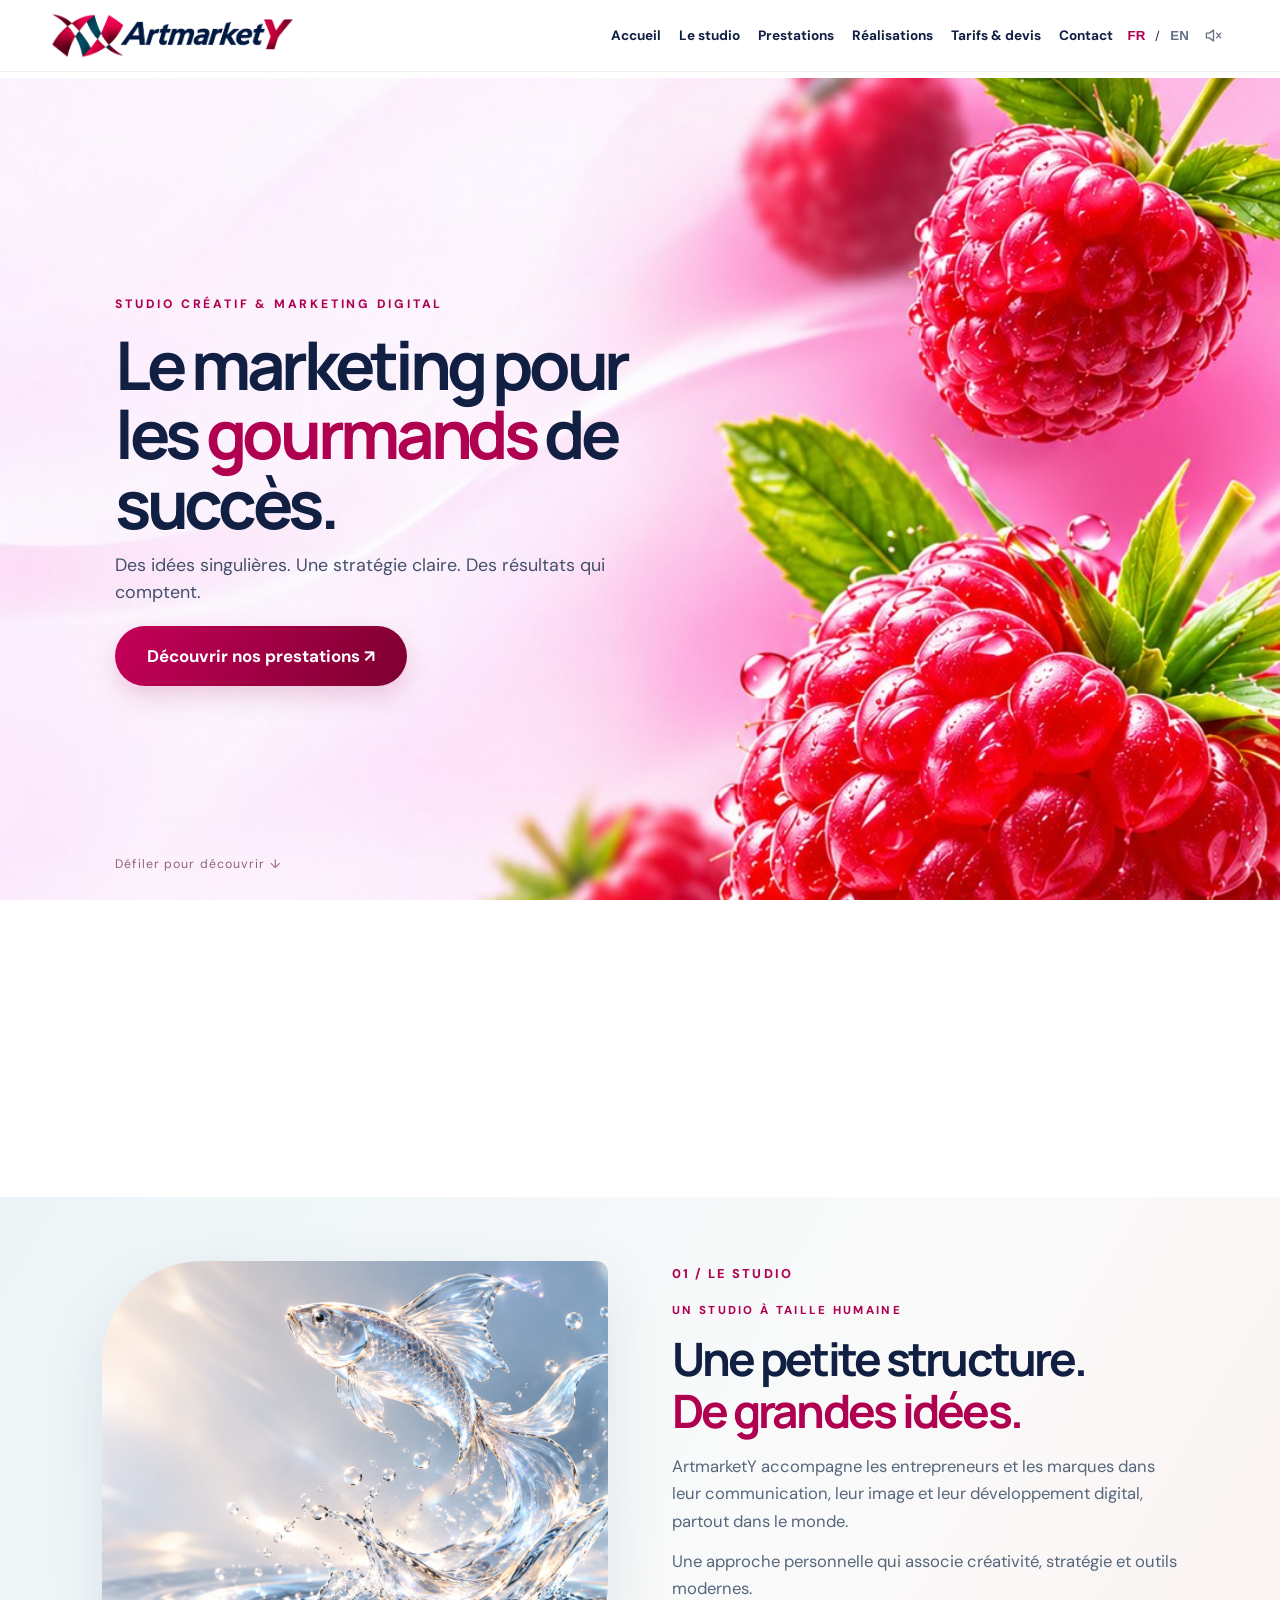
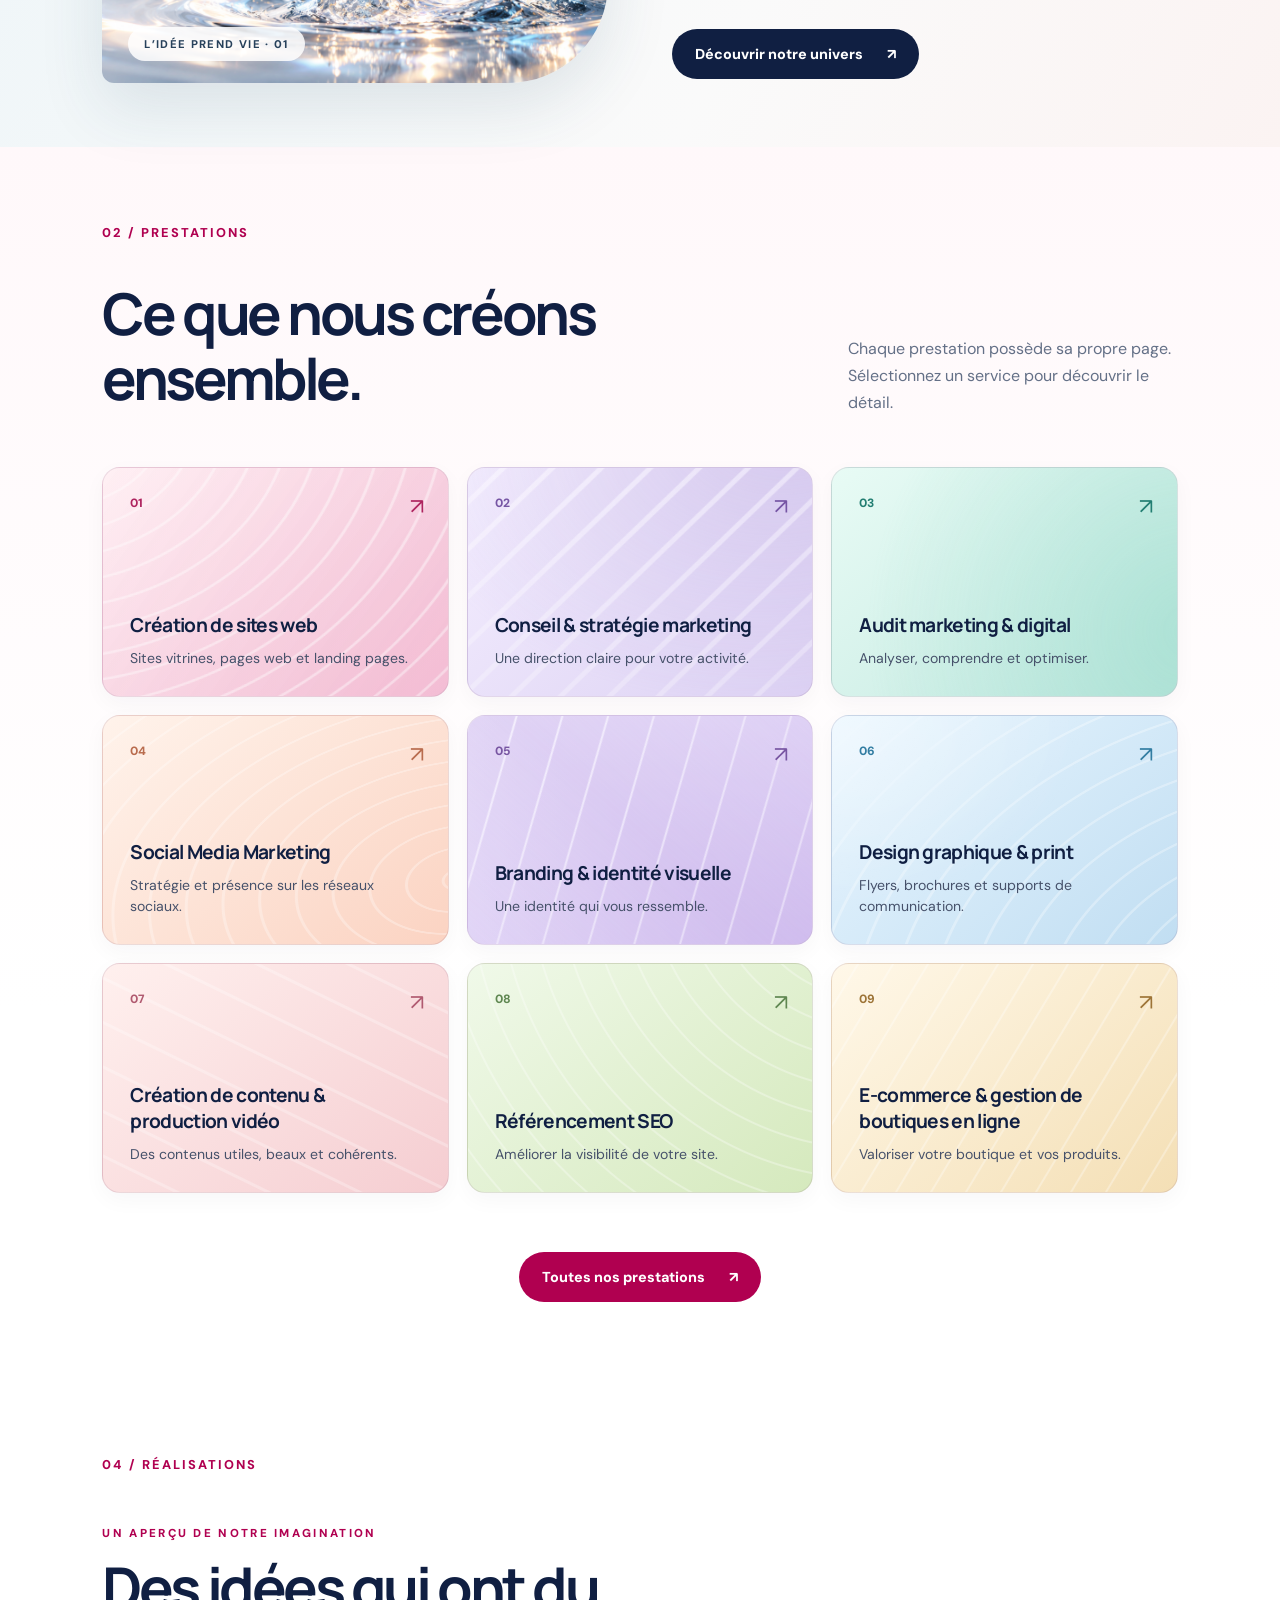
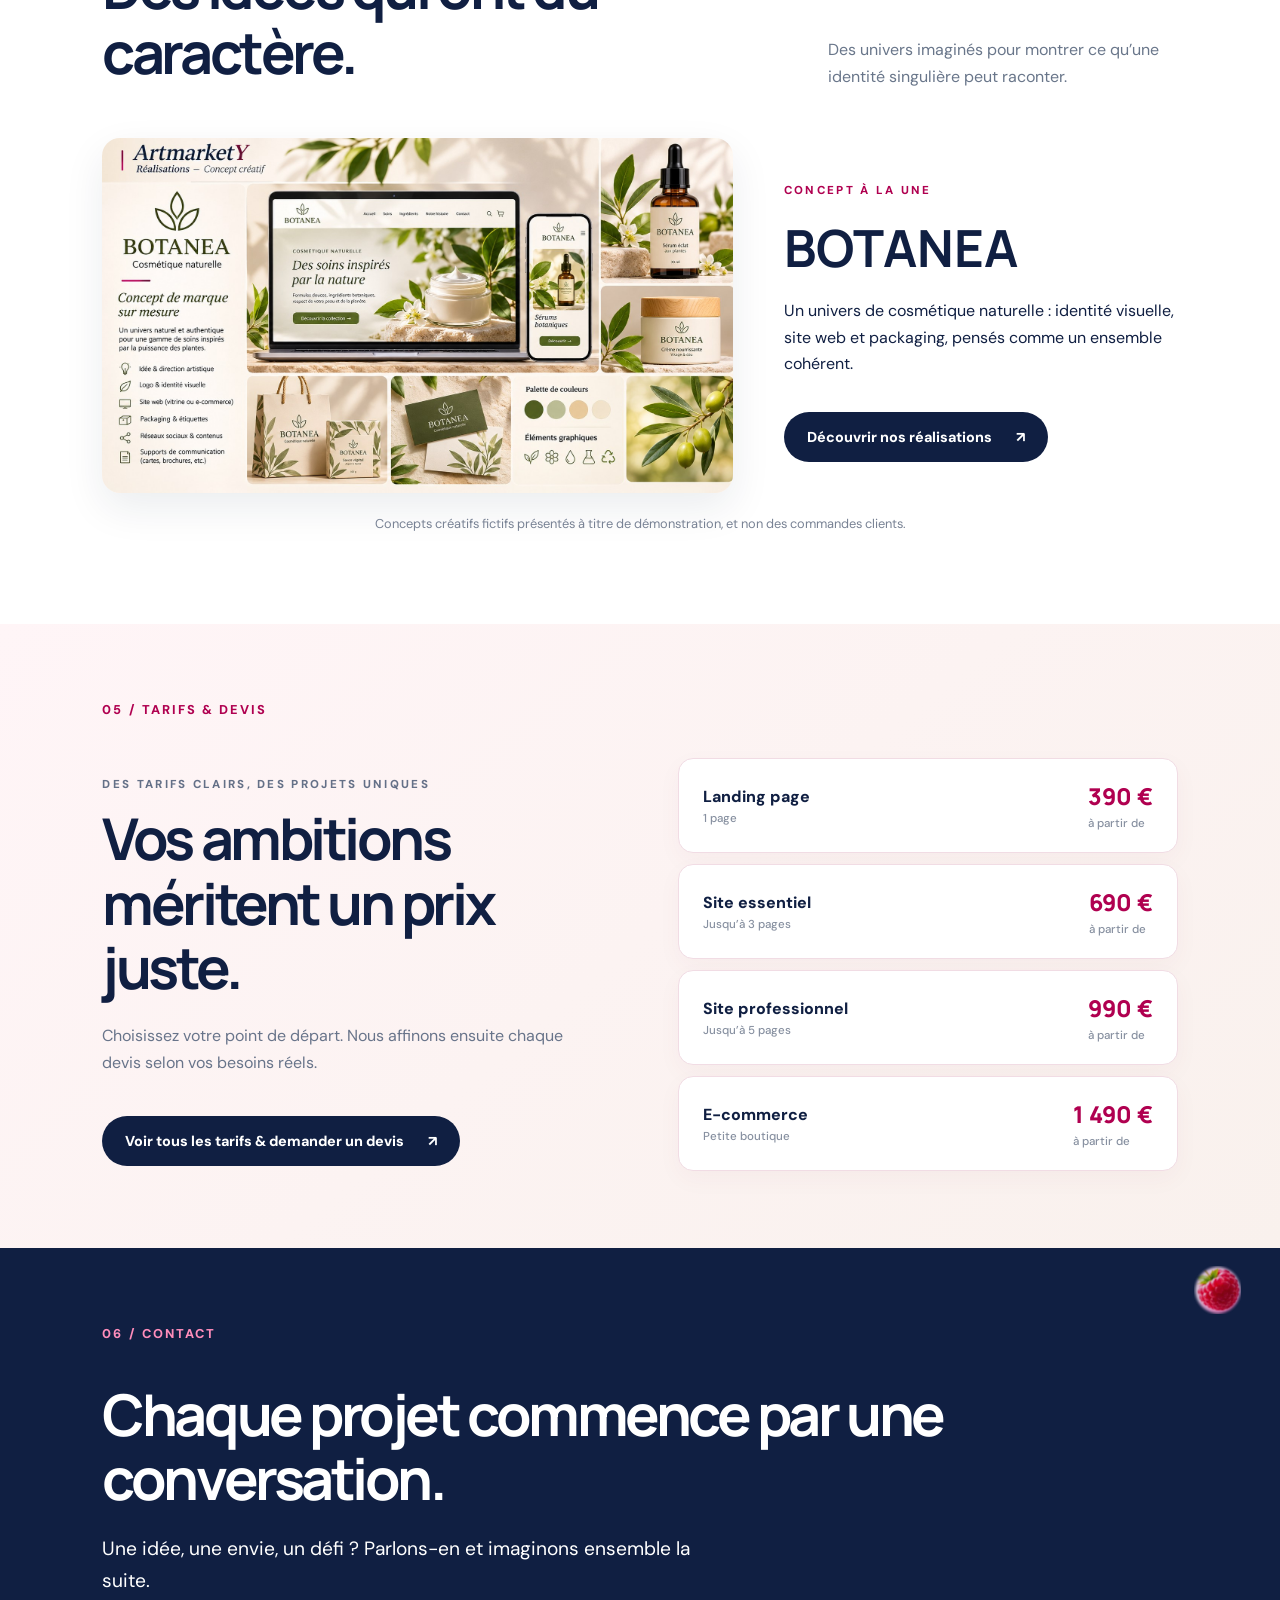
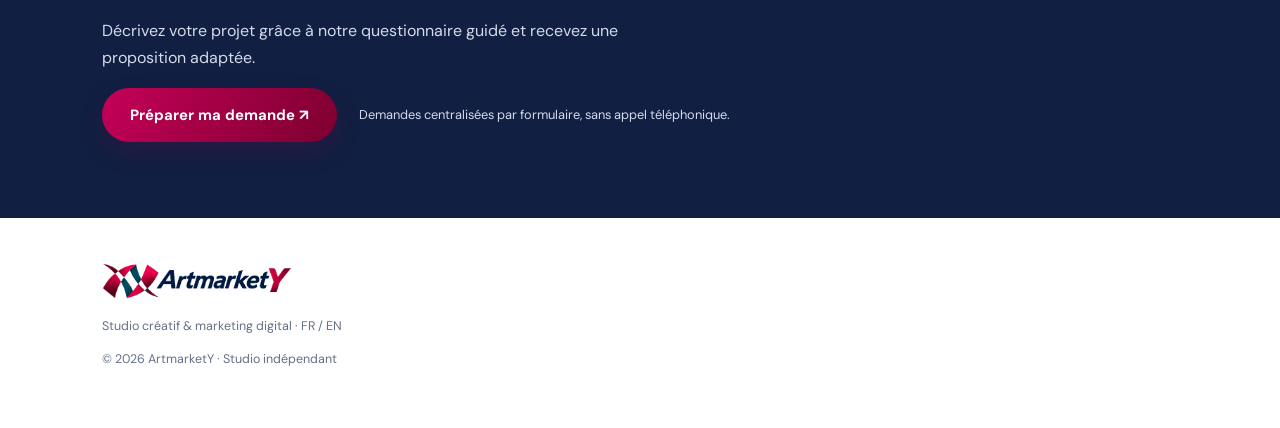
==== commit 4b537c5a: "Add files via upload" ====
--- a/index.html
+++ b/index.html
@@ -1,6 +1,6 @@
 <!DOCTYPE html>
 
-<html lang="fr"><head><meta charset="utf-8"/><meta content="width=device-width,initial-scale=1" name="viewport"/><meta content="#a90049" name="theme-color"/><meta content="ArtmarketY, studio créatif et marketing digital : création web, identité visuelle, stratégie, réseaux sociaux." name="description"/><title>ArtmarketY — Studio créatif &amp; marketing digital</title><link href="style.css?v=20261120-2" rel="stylesheet"/><link href="home-layout.css?v=2-20261120-2" rel="stylesheet"/><meta content="website" property="og:type"/><meta content="ArtmarketY" property="og:site_name"/><meta content="ArtmarketY — Studio créatif &amp; marketing digital" property="og:title"/><meta content="Le marketing pour les gourmands de succès. Création web, identité visuelle et stratégie digitale sur mesure." property="og:description"/><meta content="https://yanafrance.github.io/artmarkety/" property="og:url"/><meta content="https://yanafrance.github.io/artmarkety/artmarkety-preview.jpg" property="og:image"/><meta content="1200" property="og:image:width"/><meta content="630" property="og:image:height"/><meta content="ArtmarketY — Le marketing pour les gourmands de succès." property="og:image:alt"/><meta content="summary_large_image" name="twitter:card"/><meta content="ArtmarketY — Studio créatif &amp; marketing digital" name="twitter:title"/><meta content="Le marketing pour les gourmands de succès." name="twitter:description"/><meta content="https://yanafrance.github.io/artmarkety/artmarkety-preview.jpg" name="twitter:image"/></head><body>
+<html lang="fr"><head><meta charset="utf-8"/><meta content="width=device-width,initial-scale=1" name="viewport"/><meta content="#a90049" name="theme-color"/><meta content="ArtmarketY, studio créatif et marketing digital : création web, identité visuelle, stratégie, réseaux sociaux." name="description"/><title>ArtmarketY — Studio créatif &amp; marketing digital</title><link href="style.css?v=20261120-2" rel="stylesheet"/><link href="home-layout.css?v=2-20261120-2" rel="stylesheet"/><meta content="website" property="og:type"/><meta content="ArtmarketY" property="og:site_name"/><meta content="ArtmarketY — Studio créatif &amp; marketing digital" property="og:title"/><meta content="Le marketing pour les gourmands de succès. Création web, identité visuelle et stratégie digitale sur mesure." property="og:description"/><meta content="https://yanafrance.github.io/artmarkety/" property="og:url"/><meta content="https://yanafrance.github.io/artmarkety/artmarkety-preview.jpg" property="og:image"/><meta content="1200" property="og:image:width"/><meta content="630" property="og:image:height"/><meta content="ArtmarketY — Le marketing pour les gourmands de succès." property="og:image:alt"/><meta content="summary_large_image" name="twitter:card"/><meta content="ArtmarketY — Studio créatif &amp; marketing digital" name="twitter:title"/><meta content="Le marketing pour les gourmands de succès." name="twitter:description"/><meta content="https://yanafrance.github.io/artmarkety/artmarkety-preview.jpg" name="twitter:image"/><link rel="stylesheet" href="signature.css?v=1"></head><body>
 <header class="site-header"><a aria-label="ArtmarketY accueil" class="brand" href="#accueil"><img alt="ArtmarketY" class="brand-logo" height="109" src="artmarkety-logo.png" width="340"/></a><button aria-expanded="false" aria-label="Ouvrir le menu" class="menu-toggle">☰</button><nav aria-label="Navigation principale" class="nav"><a data-i18n="home" href="#accueil">Accueil</a><a data-i18n="about" href="studio.html">Le studio</a><a data-i18n="services" href="prestations.html">Prestations</a><a data-i18n="portfolio" href="realisations.html">Réalisations</a><a data-i18n="pricing" href="tarifs.html">Tarifs &amp; devis</a><a data-i18n="contact" href="contact.html">Contact</a></nav><div class="lang"><button class="selected" data-lang="fr">FR</button><span>/</span><button data-lang="en">EN</button></div></header>
 <main id="app"><div class="hero-scroll-stage" id="accueil"><section class="hero"><div aria-hidden="true" class="hero-art"></div><div class="hero-content"><p class="eyebrow" data-i18n="eyebrow">STUDIO CRÉATIF &amp; MARKETING DIGITAL</p><h1 data-i18n-html="heroTitle">Le marketing pour les <em>gourmands</em> de succès.</h1><p class="hero-sub" data-i18n="heroSub">Des idées singulières. Une stratégie claire. Des résultats qui comptent.</p><a class="btn btn-main" data-i18n="discover" href="prestations.html">Découvrir nos prestations <span aria-hidden="true">↗</span></a></div><div class="scroll-cue" data-i18n="scroll">Défiler pour découvrir ↓</div></section></div>
 <section class="section intro studio-feature reveal" id="studio"><div class="studio-shell"><div class="studio-visual"><img alt="Poisson de cristal jaillissant de l’eau" loading="lazy" src="studio-crystal-fish.png"/><span class="visual-tag">L’IDÉE PREND VIE · 01</span></div><div class="studio-copy"><div class="section-label">01 / <span data-i18n="about">Le studio</span></div><p class="overline">UN STUDIO À TAILLE HUMAINE</p><h2 data-i18n-html="introTitle">Une petite structure.<br/><em>De grandes idées.</em></h2><p data-i18n="introBody">ArtmarketY accompagne les entrepreneurs et les marques dans leur communication, leur image et leur développement digital, partout dans le monde.</p><p data-i18n="introBody2">Une approche personnelle qui associe créativité, stratégie et outils modernes.</p><a class="home-pill" data-home-en="Explore our studio" data-home-fr="Découvrir notre univers" href="studio.html">Découvrir notre univers <span aria-hidden="true">↗</span></a></div></div></section>
@@ -8,5 +8,5 @@
 
 <section class="section reveal" id="realisations"><div class="section-label">04 / <span data-i18n="portfolio">Réalisations</span></div><div class="portfolio-head"><div><p class="overline" data-home-en="A GLIMPSE OF OUR IMAGINATION" data-home-fr="UN APERÇU DE NOTRE IMAGINATION">UN APERÇU DE NOTRE IMAGINATION</p><h2 data-home-en="Ideas with personality." data-home-fr="Des idées qui ont du caractère.">Des idées qui ont du caractère.</h2></div><p data-home-en="Imagined brand worlds showing how distinctive design tells a story." data-home-fr="Des univers imaginés pour montrer ce qu’une identité singulière peut raconter.">Des univers imaginés pour montrer ce qu’une identité singulière peut raconter.</p></div><div class="featured-concept"><a class="featured-image" href="realisations.html"><img src="realisations-images/concept-01.jpg" alt="BOTANEA — identité visuelle, site web et packaging" loading="lazy"></a><div class="featured-copy"><p class="overline" data-home-fr="CONCEPT À LA UNE" data-home-en="FEATURED CONCEPT">CONCEPT À LA UNE</p><h3>BOTANEA</h3><p data-home-fr="Un univers de cosmétique naturelle : identité visuelle, site web et packaging, pensés comme un ensemble cohérent." data-home-en="A natural cosmetics brand world: visual identity, website and packaging designed as a cohesive whole.">Un univers de cosmétique naturelle : identité visuelle, site web et packaging, pensés comme un ensemble cohérent.</p><a class="home-pill" href="realisations.html" data-home-fr="Découvrir nos réalisations" data-home-en="Explore our portfolio">Découvrir nos réalisations <span aria-hidden="true">↗</span></a></div></div><p class="portfolio-disclaimer" data-home-en="Fictional creative concepts for demonstration only, not client commissions." data-home-fr="Concepts créatifs fictifs présentés à titre de démonstration, et non des commandes clients.">Concepts créatifs fictifs présentés à titre de démonstration, et non des commandes clients.</p></section>
 <section class="section pricing-section reveal" id="tarifs"><div class="section-label">05 / <span data-i18n="pricing">Tarifs &amp; devis</span></div><div class="price-layout"><div><p class="overline" data-home-en="CLEAR PRICING, UNIQUE PROJECTS" data-home-fr="DES TARIFS CLAIRS, DES PROJETS UNIQUES">DES TARIFS CLAIRS, DES PROJETS UNIQUES</p><h2 data-home-en="Your ambitions deserve fair pricing." data-home-fr="Vos ambitions méritent un prix juste.">Vos ambitions méritent un prix juste.</h2><p data-home-en="Choose your starting point. We then tailor each quote to your actual needs." data-home-fr="Choisissez votre point de départ. Nous affinons ensuite chaque devis selon vos besoins réels.">Choisissez votre point de départ. Nous affinons ensuite chaque devis selon vos besoins réels.</p><a class="home-pill" data-home-en="View prices &amp; request a quote" data-home-fr="Voir tous les tarifs &amp; demander un devis" href="tarifs.html">Voir tous les tarifs &amp; demander un devis <span aria-hidden="true">↗</span></a></div><div class="price-stack"><a class="price-line" href="tarifs.html"><span>Landing page <small>1 page</small></span><strong>390 € <small>à partir de</small></strong></a><a class="price-line" href="tarifs.html"><span>Site essentiel <small>Jusqu’à 3 pages</small></span><strong>690 € <small>à partir de</small></strong></a><a class="price-line" href="tarifs.html"><span>Site professionnel <small>Jusqu’à 5 pages</small></span><strong>990 € <small>à partir de</small></strong></a><a class="price-line" href="tarifs.html"><span>E-commerce <small>Petite boutique</small></span><strong>1 490 € <small>à partir de</small></strong></a></div></div></section>
-<section class="section contact-section reveal" id="contact"><div class="section-label">06 / <span data-i18n="contact">Contact</span></div><h2 data-i18n="contactTitle">Parlons de votre projet.</h2><p class="contact-promise" data-home-en="Have an idea? Let’s turn it into a real project." data-home-fr="Une idée en tête ? Faisons-en un projet concret.">Une idée en tête ? Faisons-en un projet concret.</p><p data-i18n="contactText">Décrivez votre projet grâce à notre questionnaire guidé et recevez une proposition adaptée.</p><div class="contact-actions"><a class="btn btn-main" data-i18n="contactButton" id="contact-button" href="contact.html">Préparer ma demande ↗</a><span class="muted small" data-i18n="contactNote">Demandes centralisées par formulaire, sans appel téléphonique.</span></div></section></main>
-<footer><a aria-label="ArtmarketY — accueil" class="footer-brand" href="#accueil"><img alt="ArtmarketY" height="109" loading="lazy" src="artmarkety-logo.png" width="340"/></a><p>Studio créatif &amp; marketing digital · FR / EN</p><p>© <span id="year"></span> ArtmarketY · <span data-i18n="demo">Studio indépendant</span></p></footer><link rel="stylesheet" href="service-details.css?v=20261126-final9"/><script src="service-details.js?v=20261126-final9"></script><script src="script.js?v=20261126-final9"></script><script src="service-effects.js?v=20261124-sound2"></script><script src="home-refresh.js?v=20261120-2"></script><script src="button-sounds.js?v=20261124-mechanical3" defer></script></body></html>
+<section class="section contact-section reveal" id="contact"><div class="section-label">06 / <span data-i18n="contact">Contact</span></div><h2 data-i18n="contactTitle">Parlons de votre projet.</h2><p class="contact-promise" data-home-en="An idea, an ambition, a challenge? Let’s talk and imagine what comes next." data-home-fr="Une idée, une envie, un défi ? Parlons-en et imaginons ensemble la suite.">Une idée, une envie, un défi ? Parlons-en et imaginons ensemble la suite.</p><p data-i18n="contactText">Décrivez votre projet grâce à notre questionnaire guidé et recevez une proposition adaptée.</p><div class="contact-actions"><a class="btn btn-main" data-i18n="contactButton" id="contact-button" href="contact.html">Préparer ma demande ↗</a><span class="muted small" data-i18n="contactNote">Demandes centralisées par formulaire, sans appel téléphonique.</span></div></section></main>
+<footer><a aria-label="ArtmarketY — accueil" class="footer-brand" href="#accueil"><img alt="ArtmarketY" height="109" loading="lazy" src="artmarkety-logo.png" width="340"/></a><p>Studio créatif &amp; marketing digital · FR / EN</p><p>© <span id="year"></span> ArtmarketY · <span data-i18n="demo">Studio indépendant</span></p></footer><link rel="stylesheet" href="service-details.css?v=20261126-desktop-hero1"/><script src="service-details.js?v=20261126-final9"></script><script src="script.js?v=20261126-final9"></script><script src="service-effects.js?v=20261124-sound2"></script><script src="home-refresh.js?v=20261120-2"></script><script src="button-sounds.js?v=20261124-mechanical3" defer></script></body></html>
--- a/signature.css
+++ b/signature.css
@@ -0,0 +1,4 @@
+/* Signature Edition — scoped refinements */
+.prestations-page .prestations-scroll-stage{height:115svh}.prestations-page .prestations-hero-content{opacity:calc(1 - var(--p-progress,0)*.45);transform:translateY(calc(var(--p-progress,0)*-45px))}.prestations-page .prestations-intro{padding-block:72px 82px}.prestations-page .prestations-intro-grid{gap:38px;margin-bottom:38px}.prestations-page .services-list{grid-template-columns:repeat(3,minmax(0,1fr));gap:18px}.prestations-page .service-card{position:relative;isolation:isolate;min-height:235px;padding:22px;cursor:pointer;background:linear-gradient(145deg,#fff 50%,color-mix(in srgb,var(--metal) 9%,white));border-color:color-mix(in srgb,var(--metal) 28%,white);overflow:hidden}.prestations-page .service-card h3{font-size:clamp(19px,1.65vw,25px);overflow-wrap:normal;hyphens:auto;margin:12px 0 8px}.prestations-page .service-card p{font-size:15px;margin-bottom:16px}.prestations-page .service-symbol img{display:block;width:72px;height:72px;filter:drop-shadow(0 6px 4px #20344c24);transition:transform .3s}.prestations-page .service-link::after{content:'';position:absolute;inset:0;z-index:3}.prestations-page .service-card:focus-within{outline:2px solid var(--metal);outline-offset:3px}.prestations-page .service-card::before{content:'';position:absolute;inset:0;pointer-events:none;background:linear-gradient(115deg,transparent 35%,#ffffffb0 49%,transparent 63%);transform:translateX(-120%);transition:transform .65s}.prestations-page .service-card:hover::before{transform:translateX(120%)}.prestations-page .service-card:hover .service-symbol img{transform:translateY(-4px) rotate(-4deg)}.prestations-page .prestations-contact{padding-block:65px 72px}.prestations-intro,.prestations-contact,.detail-process,.detail-conversion,.contact-section,.closing{position:relative}.prestations-contact::after,.detail-conversion::after,.contact-section::after,.closing::after,.prestations-intro::after{content:'';position:absolute;right:clamp(12px,3vw,45px);top:18px;width:48px;height:48px;background:url('signature-berry.webp') center/contain no-repeat;pointer-events:none;opacity:.85}.prestations-contact::after{animation:signature-sway 4s ease-in-out 2}@keyframes signature-sway{0%,100%{transform:rotate(-5deg)}50%{transform:rotate(5deg) translateY(-3px)}}.service-detail-page .detail-hero-new{padding-block:clamp(40px,5vw,76px)}.service-detail-page .section{padding-block:clamp(40px,5vw,78px)}.service-detail-page .detail-feature-grid,.service-detail-page .detail-steps{margin-top:24px}.service-detail-page .detail-hero-new h1{overflow-wrap:normal;word-break:normal;hyphens:auto}.service-detail-page .detail-hero-graphic .detail-cover{width:100%;max-width:none}.service-detail-page .detail-conversion h2{max-width:85%}main>.section:not(.hero){padding-block:clamp(45px,6vw,85px)}
+@media(min-width:851px){.service-detail-page .detail-hero-new>.detail-hero-inner{grid-template-columns:minmax(0,1fr) minmax(0,1.15fr)}.service-detail-page .detail-hero-new h1{font-size:clamp(2.1rem,3.65vw,4.5rem);hyphens:none}}
+@media(max-width:900px){.prestations-page .services-list{grid-template-columns:repeat(2,minmax(0,1fr))}}@media(max-width:650px){.prestations-page .services-list{grid-template-columns:1fr}.prestations-page .prestations-scroll-stage{height:110svh}.prestations-page .prestations-intro-grid{gap:18px}.prestations-page .service-card{min-height:0;padding:20px}.prestations-page .prestations-intro,.prestations-page .prestations-contact{padding-block:48px}.prestations-contact::after,.detail-conversion::after,.contact-section::after,.closing::after,.prestations-intro::after{width:30px;height:30px;top:9px}.service-detail-page .detail-hero-new h1{font-size:clamp(2rem,8vw,3rem)}}@media(prefers-reduced-motion:reduce){.prestations-contact::after{animation:none}.prestations-page .service-card::before,.prestations-page .service-symbol img{transition:none}}
--- a/service-details.css
+++ b/service-details.css
@@ -6,3 +6,12 @@
 .print-concept{border:1px solid #eee0e6;border-radius:18px;overflow:hidden;background:white;min-width:0}.detail-gallery .print-enlarge{border:0;border-radius:0}.print-enlarge img{aspect-ratio:16/10;object-fit:contain;background:#faf7f5;border-radius:0}.print-caption{padding:20px}.print-caption h3{margin:0 0 8px}.print-caption p{margin:0 0 16px}.detail-gallery .print-quote{display:inline-flex;background:#981448;color:white;border-radius:30px;padding:12px 18px;font-size:.9rem}.print-quote:hover{background:#711037}
 /* Final service layout */
 .service-detail-page .detail-hero-new h1{font-size:clamp(2.2rem,4.1vw,4.7rem);overflow-wrap:normal;word-break:normal;hyphens:auto;line-height:1.08}.service-detail-page .detail-hero-graphic{padding:0;min-height:0;background:transparent;border:0;border-radius:22px}.service-detail-page .detail-cover{width:100%;aspect-ratio:16/10;object-fit:cover}.service-detail-page .detail-gallery img{width:100%;aspect-ratio:16/10;object-fit:cover}.service-detail-page .compact-gallery{grid-template-columns:repeat(3,minmax(0,1fr))}.service-detail-page .compact-gallery .print-caption{padding:14px}.contract-grid{display:grid;grid-template-columns:repeat(3,minmax(0,1fr));gap:18px;margin:24px 0}.contract-grid article,.service-faq{border:1px solid #e4e5eb;border-radius:16px;padding:22px;background:#fff}.service-faq{margin:12px 0}.service-faq summary{cursor:pointer;font-weight:700;color:#132644}.service-faq p{margin:12px 0 0}.seo-illustration{border:1px solid #e4e5eb;box-shadow:0 12px 40px #13264412}.seo-result+.seo-result{border-top:1px solid #e4e5eb;margin-top:16px}.seo-result small{font-weight:700}.detail-hero-inner>div{min-width:0}@media(max-width:700px){.service-detail-page .compact-gallery,.contract-grid{grid-template-columns:1fr}.service-detail-page .detail-hero-new h1{font-size:clamp(2rem,8vw,3rem)}}
+
+/* Desktop hero sizing: preserve existing mobile layout. */
+@media (min-width: 851px) {
+ .service-detail-page .detail-hero-new { padding-inline: clamp(32px, 5vw, 90px); }
+ .service-detail-page .detail-hero-new > .detail-hero-inner { width: 100%; max-width: 1440px; grid-template-columns: minmax(0, 1fr) minmax(0, 1.15fr); gap: clamp(28px, 4vw, 64px); }
+ .service-detail-page .detail-hero-graphic:has(.detail-cover) { width: 100%; max-width: none; }
+ .service-detail-page .detail-hero-graphic .detail-cover { width: 100%; max-width: none; height: auto; aspect-ratio: 16 / 10; object-fit: cover; }
+ .service-detail-page .detail-hero-new h1 { hyphens: none; font-size: clamp(2.1rem, 3.65vw, 4.5rem); }
+}
